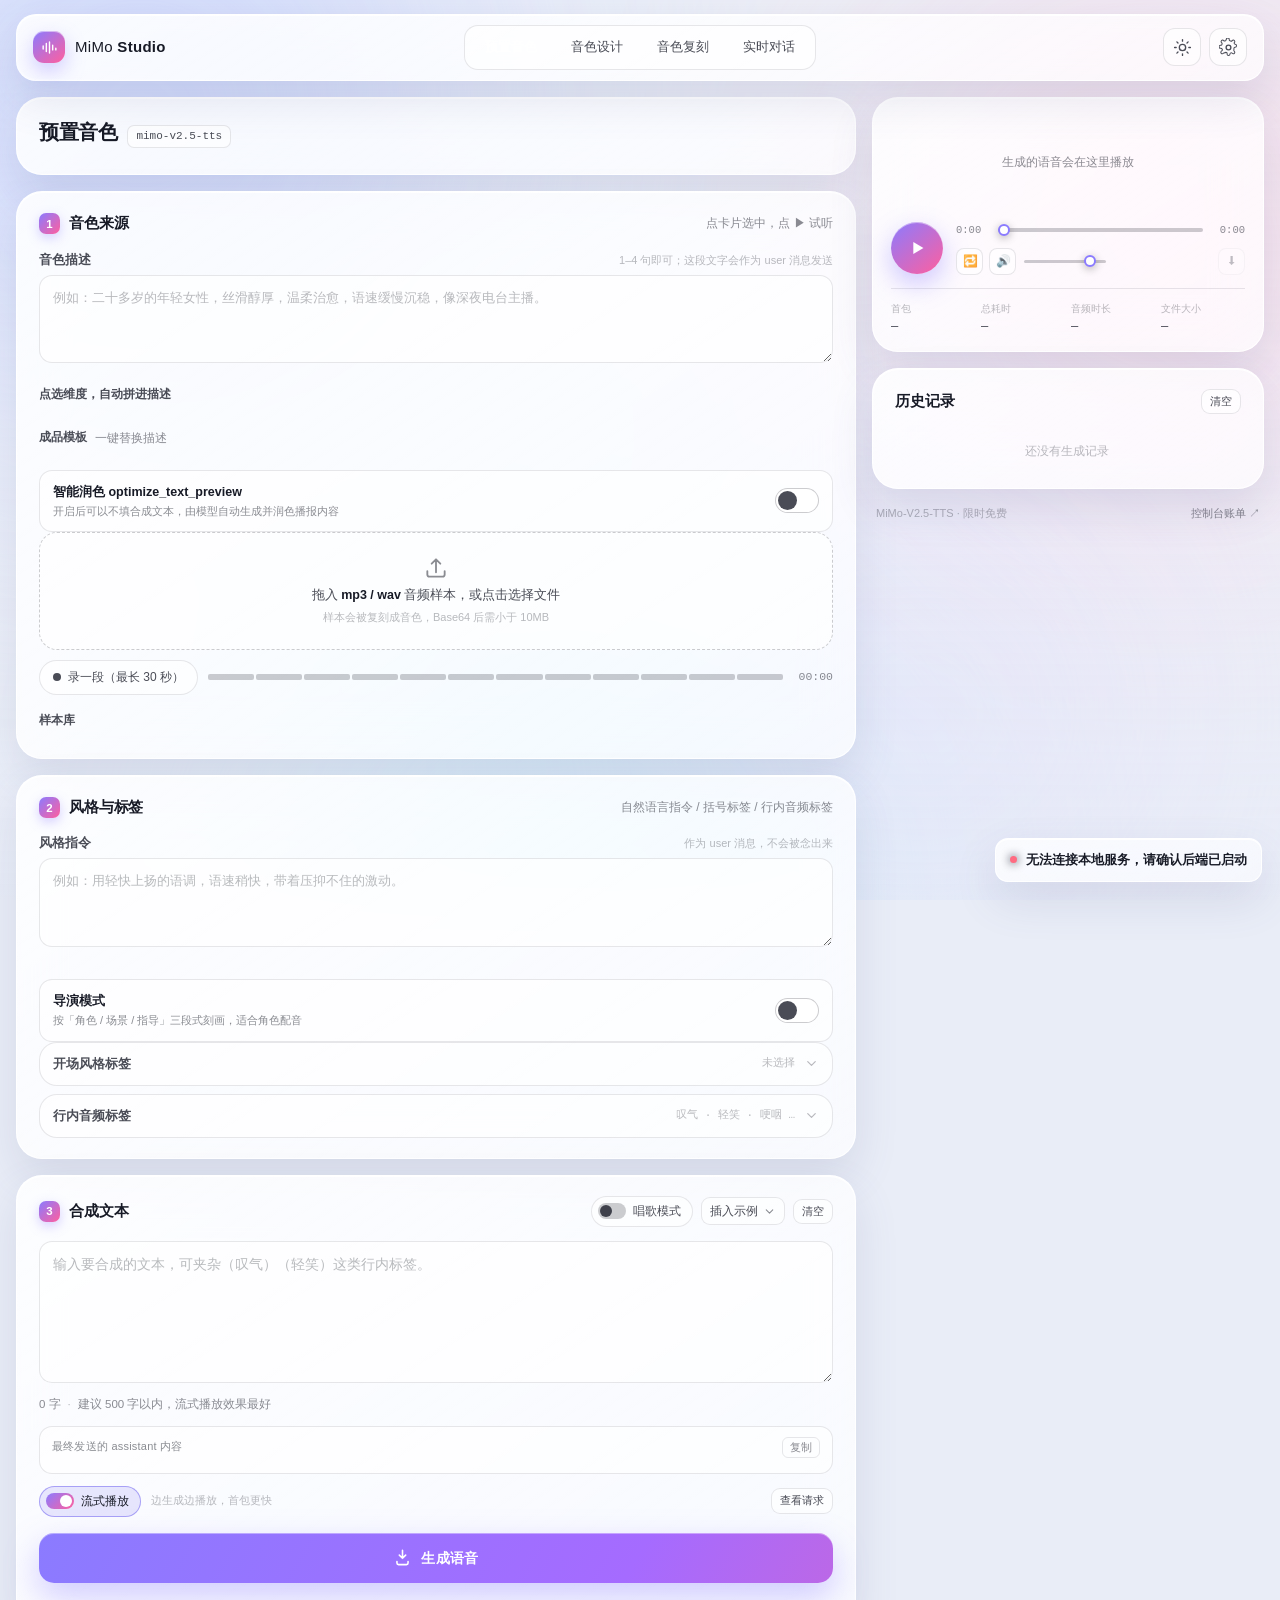
==== static/index.html @ 0bc16e02 "feat: 实时对话（ASR + 流式 LLM + 分句流式 TTS） - 新增第四个页签「实时对话」：麦克风 VAD 录音 → 识别 → 流式回答 → 边生成边播报 - ASR 双引擎：MiMo m" ====
<!DOCTYPE html>
<html lang="zh-CN" data-theme="dark">
<head>
<meta charset="utf-8" />
<meta name="viewport" content="width=device-width, initial-scale=1" />
<title>MiMo TTS Studio · 柔光玻璃语音工作台</title>
<link rel="icon" href="/static/favicon.svg" type="image/svg+xml" />
<link rel="stylesheet" href="/static/style.css" />
</head>
<body>
<!-- 背景柔光 -->
<div class="aurora" aria-hidden="true">
  <span class="blob blob-1"></span>
  <span class="blob blob-2"></span>
  <span class="blob blob-3"></span>
  <span class="blob blob-4"></span>
</div>
<div class="grain" aria-hidden="true"></div>

<header class="topbar glass">
  <div class="brand">
    <span class="brand-mark" aria-hidden="true">
      <svg viewBox="0 0 24 24" fill="none"><path d="M4 14v-4m4 7V7m4 12V5m4 10v-6m4 6v-2" stroke="currentColor" stroke-width="1.8" stroke-linecap="round"/></svg>
    </span>
    <span class="brand-text">MiMo <b>Studio</b></span>
  </div>

  <nav class="segmented" id="modelTabs" role="tablist" aria-label="模型切换">
    <span class="seg-thumb" aria-hidden="true"></span>
    <button class="seg is-active" data-model="mimo-v2.5-tts" role="tab">预置音色</button>
    <button class="seg" data-model="mimo-v2.5-tts-voicedesign" role="tab">音色设计</button>
    <button class="seg" data-model="mimo-v2.5-tts-voiceclone" role="tab">音色复刻</button>
    <button class="seg" data-model="talk" role="tab">实时对话</button>
  </nav>

  <div class="top-actions">
    <button class="icon-btn" id="themeToggle" title="切换主题" aria-label="切换主题">
      <svg class="ico-moon" viewBox="0 0 24 24" fill="none"><path d="M20 14.5A8.5 8.5 0 0 1 9.5 4a7 7 0 1 0 10.5 10.5Z" stroke="currentColor" stroke-width="1.7" stroke-linejoin="round"/></svg>
      <svg class="ico-sun" viewBox="0 0 24 24" fill="none"><circle cx="12" cy="12" r="4" stroke="currentColor" stroke-width="1.7"/><path d="M12 2v2m0 16v2M2 12h2m16 0h2M4.9 4.9l1.4 1.4m11.4 11.4 1.4 1.4M19.1 4.9l-1.4 1.4M6.3 17.7l-1.4 1.4" stroke="currentColor" stroke-width="1.7" stroke-linecap="round"/></svg>
    </button>
    <button class="icon-btn" id="settingsBtn" title="API Key 设置" aria-label="API Key 设置">
      <svg viewBox="0 0 24 24" fill="none"><circle cx="12" cy="12" r="3" stroke="currentColor" stroke-width="1.7"/><path d="M19.4 15a1.7 1.7 0 0 0 .3 1.9l.1.1a2 2 0 1 1-2.8 2.8l-.1-.1a1.7 1.7 0 0 0-2.9 1.2V21a2 2 0 1 1-4 0v-.1A1.7 1.7 0 0 0 7 19.4a1.7 1.7 0 0 0-1.9.3l-.1.1a2 2 0 1 1-2.8-2.8l.1-.1A1.7 1.7 0 0 0 3 14a1.7 1.7 0 0 0-1.6-1H1a2 2 0 1 1 0-4h.1A1.7 1.7 0 0 0 3 7.4a1.7 1.7 0 0 0-.3-1.9l-.1-.1a2 2 0 1 1 2.8-2.8l.1.1A1.7 1.7 0 0 0 7 3h.1A1.7 1.7 0 0 0 8.6 1H9a2 2 0 1 1 4 0v.1A1.7 1.7 0 0 0 15 3a1.7 1.7 0 0 0 1.9-.3l.1-.1a2 2 0 1 1 2.8 2.8l-.1.1A1.7 1.7 0 0 0 21 7.4V7.5a2 2 0 1 1 0 4h-.1a1.7 1.7 0 0 0-1.5 1.6Z" stroke="currentColor" stroke-width="1.4" stroke-linejoin="round" transform="translate(1 1) scale(0.92)"/></svg>
    </button>
  </div>
</header>

<div class="keybanner" id="keyBanner" hidden>
  <span class="dot"></span>
  <span>还没有配置 API Key，填写后即可开始合成</span>
  <button class="link-btn" id="bannerKeyBtn">去填写</button>
</div>

<main class="layout">
  <!-- ============================ 左列 ============================ -->
  <div class="col col-left">

    <!-- 模型说明 -->
    <section class="glass card intro-card model-card">
      <div class="intro-head">
        <h1 id="introTitle">预置音色</h1>
        <span class="pill-tag" id="introModel">mimo-v2.5-tts</span>
      </div>
      <p class="intro-desc" id="introDesc"></p>
      <div class="badges" id="introBadges"></div>
    </section>

    <!-- 音色来源 -->
    <section class="glass card model-card">
      <header class="card-head">
        <h2><span class="step">1</span>音色来源</h2>
        <span class="card-hint" id="voiceHint">点卡片选中，点 ▶ 试听</span>
      </header>

      <!-- 预置音色 -->
      <div class="cap" data-cap="preset_voice">
        <div class="voice-grid" id="voiceGrid"></div>
      </div>

      <!-- 音色设计 -->
      <div class="cap" data-cap="voice_design">
        <div class="field">
          <div class="field-head">
            <label for="designDesc">音色描述</label>
            <span class="field-tip">1–4 句即可；这段文字会作为 user 消息发送</span>
          </div>
          <textarea id="designDesc" rows="3" placeholder="例如：二十多岁的年轻女性，丝滑醇厚，温柔治愈，语速缓慢沉稳，像深夜电台主播。"></textarea>
        </div>

        <div class="sub-label">点选维度，自动拼进描述</div>
        <div id="designChips" class="chip-groups"></div>

        <div class="sub-label">成品模板 <span class="muted">一键替换描述</span></div>
        <div class="template-row" id="designTemplates"></div>

        <div class="switch-row">
          <div>
            <div class="switch-title">智能润色 optimize_text_preview</div>
            <div class="switch-sub">开启后可以不填合成文本，由模型自动生成并润色播报内容</div>
          </div>
          <button class="switch" id="optimizeToggle" role="switch" aria-checked="false"><span></span></button>
        </div>
      </div>

      <!-- 音色复刻 -->
      <div class="cap" data-cap="voice_clone">
        <div class="drop-zone" id="dropZone" tabindex="0">
          <svg viewBox="0 0 24 24" fill="none" class="dz-icon"><path d="M12 16V4m0 0L8 8m4-4 4 4" stroke="currentColor" stroke-width="1.7" stroke-linecap="round" stroke-linejoin="round"/><path d="M4 15v3a2 2 0 0 0 2 2h12a2 2 0 0 0 2-2v-3" stroke="currentColor" stroke-width="1.7" stroke-linecap="round"/></svg>
          <div class="dz-text">拖入 <b>mp3 / wav</b> 音频样本，或点击选择文件</div>
          <div class="dz-sub" id="dzSub">样本会被复刻成音色，Base64 后需小于 10MB</div>
          <input type="file" id="fileInput" accept=".mp3,.wav,audio/mpeg,audio/wav,audio/*" hidden />
        </div>

        <div class="record-row">
          <button class="rec-btn" id="recordBtn">
            <span class="rec-dot"></span><span id="recordLabel">录一段（最长 30 秒）</span>
          </button>
          <div class="rec-meter" id="recMeter" aria-hidden="true"><i></i><i></i><i></i><i></i><i></i><i></i><i></i><i></i><i></i><i></i><i></i><i></i></div>
          <span class="rec-time" id="recTime">00:00</span>
        </div>

        <div class="sub-label">样本库 <span class="muted" id="sampleCount"></span></div>
        <div class="sample-list" id="sampleList"></div>
      </div>
    </section>

    <!-- 风格与标签 -->
    <section class="glass card model-card" data-card-caps="style_instruction audio_tags">
      <header class="card-head">
        <h2><span class="step">2</span>风格与标签</h2>
        <span class="card-hint">自然语言指令 / 括号标签 / 行内音频标签</span>
      </header>

      <!-- 风格指令 -->
      <div class="cap" data-cap="style_instruction">
        <div class="field">
          <div class="field-head">
            <label for="instruction">风格指令</label>
            <span class="field-tip">作为 user 消息，不会被念出来</span>
          </div>
          <textarea id="instruction" rows="3" placeholder="例如：用轻快上扬的语调，语速稍快，带着压抑不住的激动。"></textarea>
        </div>
        <div class="chip-groups" id="stylePresets"></div>

        <div class="switch-row">
          <div>
            <div class="switch-title">导演模式</div>
            <div class="switch-sub">按「角色 / 场景 / 指导」三段式刻画，适合角色配音</div>
          </div>
          <button class="switch" id="directorToggle" role="switch" aria-checked="false"><span></span></button>
        </div>
        <div class="director" id="directorFields" hidden>
          <div class="field"><div class="field-head"><label for="directorRole">角色</label><span class="field-tip">身份、性格、气质、说话习惯</span></div><textarea id="directorRole" rows="2"></textarea></div>
          <div class="field"><div class="field-head"><label for="directorScene">场景</label><span class="field-tip">发生了什么、和谁说话、情绪在哪</span></div><textarea id="directorScene" rows="2"></textarea></div>
          <div class="field"><div class="field-head"><label for="directorGuide">指导</label><span class="field-tip">语速、气息、停顿、重音、共鸣</span></div><textarea id="directorGuide" rows="3"></textarea></div>
          <button class="ghost-btn" id="directorExample">填入文档示例</button>
        </div>
      </div>

      <!-- 音频标签：两段可折叠，避免页面过长 -->
      <div class="cap" data-cap="audio_tags">
        <div class="folds">
          <section class="fold">
            <div class="fold-head" id="openingFoldHead" role="button" tabindex="0" aria-expanded="false" aria-controls="openingBody">
              <span class="fold-title">开场风格标签</span>
              <span class="fold-value" id="openingFoldValue">未选择</span>
              <button class="fold-clear" id="openingClear" hidden>清除</button>
              <svg class="fold-caret" viewBox="0 0 24 24" fill="none"><path d="m6 9 6 6 6-6" stroke="currentColor" stroke-width="1.9" stroke-linecap="round" stroke-linejoin="round"/></svg>
            </div>
            <div class="fold-body" id="openingBody"><div class="fold-inner">
              <p class="fold-note">可多选，自动合并成一个括号标签；与唱歌模式互斥。</p>
              <div id="openingTagGroups" class="chip-groups"></div>
            </div></div>
          </section>

          <section class="fold">
            <div class="fold-head" id="inlineFoldHead" role="button" tabindex="0" aria-expanded="false" aria-controls="inlineBody">
              <span class="fold-title">行内音频标签</span>
              <span class="fold-value">叹气 · 轻笑 · 哽咽 …</span>
              <svg class="fold-caret" viewBox="0 0 24 24" fill="none"><path d="m6 9 6 6 6-6" stroke="currentColor" stroke-width="1.9" stroke-linecap="round" stroke-linejoin="round"/></svg>
            </div>
            <div class="fold-body" id="inlineBody"><div class="fold-inner">
              <p class="fold-note">点击插入到光标处，例如（叹气）（轻笑）（哽咽）。</p>
              <div id="inlineTagGroups" class="chip-groups"></div>
            </div></div>
          </section>
        </div>
      </div>
    </section>

    <!-- 文本与生成 -->
    <section class="glass card model-card">
      <header class="card-head">
        <h2><span class="step">3</span>合成文本</h2>
        <div class="head-tools">
          <button class="switch-inline" id="singingToggle" data-cap="singing" role="switch" aria-checked="false">
            <span class="switch-mini"><span></span></span>唱歌模式
          </button>
          <div class="menu-wrap" id="sampleWrap">
            <button class="mini-select" id="sampleBtn" aria-haspopup="listbox" aria-expanded="false" title="插入示例文本">
              插入示例
              <svg class="caret" viewBox="0 0 24 24" fill="none"><path d="m6 9 6 6 6-6" stroke="currentColor" stroke-width="1.9" stroke-linecap="round" stroke-linejoin="round"/></svg>
            </button>
            <div class="menu" id="sampleMenu" role="listbox" hidden></div>
          </div>
          <button class="ghost-btn tiny" id="clearText">清空</button>
        </div>
      </header>

      <textarea id="mainText" rows="5" placeholder="输入要合成的文本，可夹杂（叹气）（轻笑）这类行内标签。"></textarea>

      <div class="editor-foot">
        <span id="charCount">0 字</span>
        <span class="sep">·</span>
        <span class="muted" id="textHint">建议 500 字以内，流式播放效果最好</span>
      </div>

      <div class="final-block">
        <div class="final-head"><span>最终发送的 assistant 内容</span><button class="copy-btn" id="copyFinal">复制</button></div>
        <div class="final-preview" id="finalPreview"></div>
      </div>

      <div class="opt-row">
        <button class="switch-inline" id="streamToggle" data-cap="stream" role="switch" aria-checked="true">
          <span class="switch-mini"><span></span></span>流式播放
        </button>
        <span class="stream-note" id="streamNote">边生成边播放，首包更快</span>
        <button class="ghost-btn tiny" id="reqToggle">查看请求</button>
      </div>
      <pre class="req-preview" id="reqPreview" hidden></pre>

      <div class="action-row">
        <button class="cta" id="generateBtn">
          <svg viewBox="0 0 24 24" fill="none"><path d="M12 3v10m0 0 4-4m-4 4-4-4" stroke="currentColor" stroke-width="2" stroke-linecap="round" stroke-linejoin="round"/><path d="M5 17v2a2 2 0 0 0 2 2h10a2 2 0 0 0 2-2v-2" stroke="currentColor" stroke-width="2" stroke-linecap="round"/></svg>
          <span id="generateLabel">生成语音</span>
        </button>
        <button class="stop-btn" id="stopBtn" hidden>停止</button>
      </div>
      <div class="gen-status" id="genStatus"></div>
    </section>

    <!-- 实时对话 -->
    <section class="glass card talk-card" id="talkCard" hidden>
      <header class="card-head">
        <h2><span class="step step-live"></span>实时对话</h2>
        <div class="head-tools">
          <div class="menu-wrap">
            <button class="mini-select" id="talkVoiceBtn" aria-haspopup="listbox" aria-expanded="false">
              音色：<span id="talkVoiceLabel">冰糖</span>
              <svg class="caret" viewBox="0 0 24 24" fill="none"><path d="m6 9 6 6 6-6" stroke="currentColor" stroke-width="1.9" stroke-linecap="round" stroke-linejoin="round"/></svg>
            </button>
            <div class="menu" id="talkVoiceMenu" role="listbox" hidden></div>
          </div>
          <div class="menu-wrap">
            <button class="mini-select" id="talkEngineBtn" aria-haspopup="listbox" aria-expanded="false">
              识别：<span id="talkEngineLabel">自动</span>
              <svg class="caret" viewBox="0 0 24 24" fill="none"><path d="m6 9 6 6 6-6" stroke="currentColor" stroke-width="1.9" stroke-linecap="round" stroke-linejoin="round"/></svg>
            </button>
            <div class="menu" id="talkEngineMenu" role="listbox" hidden></div>
          </div>
        </div>
      </header>

      <div class="talk-stage" id="talkStage">
        <div class="talk-empty" id="talkEmpty">
          <svg viewBox="0 0 24 24" fill="none"><path d="M12 15a3 3 0 0 0 3-3V6a3 3 0 0 0-6 0v6a3 3 0 0 0 3 3Z" stroke="currentColor" stroke-width="1.6"/><path d="M5 11a7 7 0 0 0 14 0M12 18v3" stroke="currentColor" stroke-width="1.6" stroke-linecap="round"/></svg>
          <b>按麦克风说一句话</b>
          <span>先说一句 → 自动识别 → 模型边想边答 → 流式语音回你</span>
        </div>
      </div>

      <div class="talk-bar">
        <button class="mic-btn" id="micBtn" aria-label="按下说话">
          <span class="mic-ring" aria-hidden="true"></span>
          <svg viewBox="0 0 24 24" fill="none"><path d="M12 15a3 3 0 0 0 3-3V6a3 3 0 0 0-6 0v6a3 3 0 0 0 3 3Z" stroke="currentColor" stroke-width="1.7"/><path d="M5 11a7 7 0 0 0 14 0M12 18.5V21" stroke="currentColor" stroke-width="1.7" stroke-linecap="round"/></svg>
        </button>
        <div class="talk-status">
          <div class="talk-state" id="talkState">待机</div>
          <div class="talk-sub" id="talkSub">点一下开始说话，停顿自动结束（最长 15 秒）</div>
        </div>
        <button class="switch-inline" id="autoTalkBtn" role="switch" aria-checked="false">
          <span class="switch-mini"><span></span></span>连续对话
        </button>
        <button class="ghost-btn tiny" id="talkReset">清空</button>
      </div>
      <div class="talk-metrics" id="talkMetrics"></div>
    </section>
  </div>

  <!-- ============================ 右列 ============================ -->
  <aside class="col col-right">
    <section class="glass card player-card">
      <canvas id="waveCanvas" class="wave" height="96" aria-hidden="true"></canvas>
      <div class="player-empty" id="playerEmpty">生成的语音会在这里播放</div>

      <div class="player-main">
        <button class="play-btn" id="playBtn" aria-label="播放">
          <svg class="ico-play" viewBox="0 0 24 24"><path d="M8 5.5v13l11-6.5-11-6.5Z" fill="currentColor"/></svg>
          <svg class="ico-pause" viewBox="0 0 24 24"><path d="M8 5h3v14H8zM13 5h3v14h-3z" fill="currentColor"/></svg>
        </button>
        <div class="player-body">
          <div class="seek-row">
            <span class="time" id="curTime">0:00</span>
            <input type="range" id="seekBar" min="0" max="1000" value="0" step="1" aria-label="进度" />
            <span class="time" id="durTime">0:00</span>
          </div>
          <div class="player-tools">
            <button class="tool-btn" id="loopBtn" title="循环">🔁</button>
            <div class="vol-wrap">
              <button class="tool-btn" id="muteBtn" title="静音">🔊</button>
              <input type="range" id="volBar" min="0" max="100" value="85" aria-label="音量" />
            </div>
            <a class="tool-btn dl" id="downloadBtn" download title="下载 wav" aria-disabled="true">⬇</a>
            <audio id="audioEl" preload="auto"></audio>
          </div>
        </div>
      </div>

      <div class="meta-strip" id="metaStrip">
        <div class="meta-item"><span class="meta-k">首包</span><span class="meta-v" id="metaFirst">—</span></div>
        <div class="meta-item"><span class="meta-k">总耗时</span><span class="meta-v" id="metaTotal">—</span></div>
        <div class="meta-item"><span class="meta-k">音频时长</span><span class="meta-v" id="metaDur">—</span></div>
        <div class="meta-item"><span class="meta-k">文件大小</span><span class="meta-v" id="metaSize">—</span></div>
      </div>
    </section>

    <section class="glass card history-card">
      <header class="card-head">
        <h2>历史记录</h2>
        <button class="ghost-btn tiny" id="clearHistory">清空</button>
      </header>
      <div class="history-list" id="historyList">
        <div class="empty-tip">还没有生成记录</div>
      </div>
    </section>

    <footer class="foot-note">
      <span>MiMo-V2.5-TTS · 限时免费</span>
      <a href="https://platform.xiaomimimo.com/#/console/usage" target="_blank" rel="noreferrer">控制台账单 ↗</a>
    </footer>
  </aside>
</main>

<!-- 设置抽屉 -->
<div class="drawer-mask" id="drawerMask" hidden></div>
<aside class="drawer glass" id="drawer" hidden aria-label="API Key 设置">
  <header class="drawer-head">
    <h3>API Key</h3>
    <button class="icon-btn small" id="drawerClose" aria-label="关闭">✕</button>
  </header>
  <p class="drawer-tip">Key 只保存在本机浏览器与内存中，不会上传到任何第三方。也可以写在项目根目录的 <code>.env</code> 里（<code>MIMO_API_KEY=...</code>）。</p>
  <div class="field">
    <div class="field-head"><label for="keyInput">MiMo API Key</label><span class="field-tip" id="keySource">未配置</span></div>
    <input type="password" id="keyInput" placeholder="sk-..." autocomplete="off" spellcheck="false" />
  </div>
  <label class="check-row"><input type="checkbox" id="persistKey" /> 同时写入本机 .env（重启后仍生效）</label>
  <div class="drawer-actions">
    <button class="cta small" id="saveKey">保存并测试</button>
    <button class="ghost-btn tiny" id="clearKey">清除</button>
  </div>
  <div class="drawer-result" id="keyResult"></div>
  <div class="drawer-foot">
    <div>接口地址 <code id="baseUrl">—</code></div>
    <div>ffmpeg <span id="ffmpegState">检测中…</span></div>
  </div>
</aside>

<div class="toasts" id="toasts" aria-live="polite"></div>

<script src="/static/ui-state.js"></script>
<script src="/static/audio.js"></script>
<script src="/static/talk.js"></script>
<script src="/static/app.js"></script>
</body>
</html>
---- static/style.css ----
/* =========================================================================
   MiMo TTS Studio — 柔光玻璃 / 毛玻璃 双主题
   设计要点：
   1. 背景是「柔光」：4 团高模糊彩色光斑缓慢漂移，再压一层噪点去塑料感
   2. 前景是「玻璃」：半透明渐变底 + backdrop-filter 模糊 + 内高光描边
   3. 主题全部走 CSS 变量，html[data-theme] 一键切换，过渡 300ms
   ========================================================================= */

/* ------------------------------------------------------------------ tokens */
:root {
  --font: -apple-system, BlinkMacSystemFont, "Segoe UI", "PingFang SC", "Hiragino Sans GB",
          "Microsoft YaHei", "Noto Sans SC", sans-serif;
  --mono: "SF Mono", "JetBrains Mono", Consolas, "Cascadia Mono", monospace;

  --r-lg: 26px;
  --r-md: 18px;
  --r-sm: 13px;

  --accent-1: #8b7bff;
  --accent-2: #ff5f9e;
  --accent-3: #2ad4ff;

  --ease: cubic-bezier(.22, .68, .36, 1);
}

html[data-theme="dark"] {
  --bg: #07070c;
  --bg-2: #0b0b14;
  --text: #f3f4f9;
  --text-dim: rgba(243, 244, 249, .72);
  --muted: rgba(243, 244, 249, .45);
  --faint: rgba(243, 244, 249, .28);

  --glass-bg: linear-gradient(148deg, rgba(255, 255, 255, .11), rgba(255, 255, 255, .028));
  --glass-tint: rgba(9, 9, 16, .46);
  --glass-2-bg: linear-gradient(148deg, rgba(255, 255, 255, .07), rgba(255, 255, 255, .022));
  --glass-border: rgba(255, 255, 255, .13);
  --glass-shadow: 0 24px 70px rgba(0, 0, 0, .55), inset 0 1px 0 rgba(255, 255, 255, .22);
  --glass-blur: blur(30px) saturate(175%);

  --chip-bg: rgba(255, 255, 255, .055);
  --chip-hover: rgba(255, 255, 255, .1);
  --field-bg: rgba(255, 255, 255, .045);
  --field-bg-focus: rgba(255, 255, 255, .07);
  --stroke: rgba(255, 255, 255, .11);
  --stroke-strong: rgba(255, 255, 255, .24);

  --accent-line: rgba(139, 123, 255, .55);
  --accent-soft: rgba(139, 123, 255, .18);
  --on-accent: #0a0a12;
  --mark-bg: rgba(255, 212, 121, .16);
  --mark-fg: #ffd479;

  --blob-1: #6d5efc;
  --blob-2: #ff4d94;
  --blob-3: #2ad4ff;
  --blob-4: #7a3cff;
  --blob-opacity: .30;
  --aurora-veil: linear-gradient(180deg, rgba(7, 7, 12, .34) 0%, rgba(7, 7, 12, .58) 42%, rgba(7, 7, 12, .76) 100%);
  --grain-opacity: .05;
  --shadow-soft: 0 18px 44px rgba(0, 0, 0, .38);
  --menu-bg: rgba(23, 23, 35, .97);
  --scroll-thumb: rgba(255, 255, 255, .16);
}

html[data-theme="light"] {
  --bg: #e9edf7;
  --bg-2: #f6f8fd;
  --text: #171a26;
  --text-dim: rgba(23, 26, 38, .78);
  --muted: rgba(23, 26, 38, .5);
  --faint: rgba(23, 26, 38, .3);

  --glass-bg: linear-gradient(148deg, rgba(255, 255, 255, .82), rgba(255, 255, 255, .58));
  --glass-tint: rgba(255, 255, 255, .34);
  --glass-2-bg: linear-gradient(148deg, rgba(255, 255, 255, .68), rgba(255, 255, 255, .44));
  --glass-border: rgba(255, 255, 255, .95);
  --glass-shadow: 0 18px 44px rgba(84, 92, 145, .14), inset 0 1px 0 rgba(255, 255, 255, .95);
  --glass-blur: blur(24px) saturate(165%);

  --chip-bg: rgba(255, 255, 255, .62);
  --chip-hover: rgba(255, 255, 255, .92);
  --field-bg: rgba(255, 255, 255, .66);
  --field-bg-focus: rgba(255, 255, 255, .95);
  --stroke: rgba(23, 26, 38, .1);
  --stroke-strong: rgba(23, 26, 38, .22);

  --accent-line: rgba(107, 92, 240, .5);
  --accent-soft: rgba(107, 92, 240, .14);
  --on-accent: #ffffff;
  --mark-bg: rgba(255, 168, 0, .2);
  --mark-fg: #a15c00;

  --blob-1: #b7c6ff;
  --blob-2: #ffc4d8;
  --blob-3: #a9e8ff;
  --blob-4: #d9ccff;
  --blob-opacity: .9;
  --aurora-veil: linear-gradient(180deg, rgba(255, 255, 255, .14) 0%, rgba(246, 248, 253, .34) 50%, rgba(233, 237, 247, .5) 100%);
  --grain-opacity: .035;
  --shadow-soft: 0 14px 34px rgba(84, 92, 145, .12);
  --menu-bg: rgba(255, 255, 255, .97);
  --scroll-thumb: rgba(23, 26, 38, .18);
}

/* ------------------------------------------------------------------ reset */
*, *::before, *::after { box-sizing: border-box; }
[hidden] { display: none !important; }

html, body { height: 100%; }

body {
  margin: 0;
  min-height: 100vh;
  font-family: var(--font);
  font-size: 14px;
  line-height: 1.6;
  color: var(--text);
  background: var(--bg);
  -webkit-font-smoothing: antialiased;
  text-rendering: optimizeLegibility;
  overflow-x: hidden;
  transition: background .35s var(--ease), color .35s var(--ease);
}

h1, h2, h3 { margin: 0; font-weight: 600; letter-spacing: -.01em; }
p { margin: 0; }
button, input, textarea, select { font: inherit; color: inherit; }
button { cursor: pointer; border: 0; background: none; }
a { color: inherit; }
code { font-family: var(--mono); font-size: .85em; }

::selection { background: var(--accent-soft); }

::-webkit-scrollbar { width: 9px; height: 9px; }
::-webkit-scrollbar-track { background: transparent; }
::-webkit-scrollbar-thumb { background: var(--scroll-thumb); border-radius: 99px; border: 2px solid transparent; background-clip: padding-box; }
::-webkit-scrollbar-thumb:hover { background: var(--stroke-strong); background-clip: padding-box; }

/* ------------------------------------------------------------------ 柔光背景 */
.aurora {
  position: fixed;
  inset: 0;
  z-index: -2;
  overflow: hidden;
  background: var(--bg);
  transition: background .35s var(--ease);
}

/* 暗幕：把柔光压回"背景"，让玻璃面板重新获得层次 */
.aurora::after {
  content: "";
  position: absolute;
  inset: 0;
  background: var(--aurora-veil);
  pointer-events: none;
  transition: background .5s var(--ease);
}

.blob {
  position: absolute;
  display: block;
  border-radius: 50%;
  filter: blur(150px);
  opacity: var(--blob-opacity);
  will-change: transform;
  transition: background .5s var(--ease), opacity .5s var(--ease);
}

.blob-1 { width: 42vw; height: 42vw; left: -10vw; top: -12vw; background: var(--blob-1); animation: drift1 64s ease-in-out infinite; }
.blob-2 { width: 34vw; height: 34vw; right: -8vw; top: 4vh;  background: var(--blob-2); animation: drift2 78s ease-in-out infinite; }
.blob-3 { width: 38vw; height: 38vw; left: 26vw; bottom: -20vw; background: var(--blob-3); animation: drift3 88s ease-in-out infinite; }
.blob-4 { width: 24vw; height: 24vw; right: 16vw; bottom: 4vh; background: var(--blob-4); animation: drift4 72s ease-in-out infinite; }

@keyframes drift1 {
  0%, 100% { transform: translate3d(0, 0, 0) scale(1); }
  50% { transform: translate3d(6vw, 4vh, 0) scale(1.08); }
}
@keyframes drift2 {
  0%, 100% { transform: translate3d(0, 0, 0) scale(1.04); }
  50% { transform: translate3d(-5vw, 6vh, 0) scale(.94); }
}
@keyframes drift3 {
  0%, 100% { transform: translate3d(0, 0, 0) scale(1); }
  50% { transform: translate3d(-7vw, -5vh, 0) scale(1.1); }
}
@keyframes drift4 {
  0%, 100% { transform: translate3d(0, 0, 0) scale(.96); }
  50% { transform: translate3d(4vw, -6vh, 0) scale(1.06); }
}

/* 噪点：一层极淡的 feTurbulence，压住渐变塑料感 */
.grain {
  position: fixed;
  inset: 0;
  z-index: -1;
  pointer-events: none;
  opacity: var(--grain-opacity);
  mix-blend-mode: overlay;
  background-image: url("data:image/svg+xml,%3Csvg xmlns='http://www.w3.org/2000/svg' width='180' height='180'%3E%3Cfilter id='n'%3E%3CfeTurbulence type='fractalNoise' baseFrequency='0.8' numOctaves='3' stitchTiles='stitch'/%3E%3C/filter%3E%3Crect width='100%25' height='100%25' filter='url(%23n)'/%3E%3C/svg%3E");
}

@media (prefers-reduced-motion: reduce) {
  .blob { animation: none !important; }
}

/* ------------------------------------------------------------------ 玻璃 */
.glass {
  position: relative;
  background: var(--glass-bg);
  background-color: var(--glass-tint);
  border: 1px solid var(--glass-border);
  -webkit-backdrop-filter: var(--glass-blur);
  backdrop-filter: var(--glass-blur);
  box-shadow: var(--glass-shadow);
  transition: background .35s var(--ease), border-color .35s var(--ease),
              box-shadow .35s var(--ease), transform .2s var(--ease);
}

/* 顶部一条更亮的描边，玻璃的「边缘反光」 */
.glass::before {
  content: "";
  position: absolute;
  inset: 0;
  border-radius: inherit;
  padding: 1px;
  background: linear-gradient(150deg, rgba(255, 255, 255, .38), transparent 38%, transparent 66%, rgba(255, 255, 255, .1));
  -webkit-mask: linear-gradient(#000 0 0) content-box, linear-gradient(#000 0 0);
  -webkit-mask-composite: xor;
  mask-composite: exclude;
  pointer-events: none;
  opacity: .85;
}

/* ------------------------------------------------------------------ 顶栏 */
.topbar {
  position: sticky;
  top: 14px;
  z-index: 40;
  display: grid;
  grid-template-columns: 1fr auto 1fr;
  align-items: center;
  gap: 16px;
  margin: 14px auto 0;
  padding: 10px 16px;
  width: min(1460px, calc(100% - 32px));
  border-radius: 20px;
}

.brand { display: flex; align-items: center; gap: 10px; font-size: 15px; letter-spacing: .02em; }
.brand-text b { font-weight: 700; }
.brand-mark {
  display: grid;
  place-items: center;
  width: 32px; height: 32px;
  border-radius: 11px;
  color: #fff;
  background: linear-gradient(140deg, var(--accent-1), var(--accent-2));
  box-shadow: 0 8px 20px rgba(139, 123, 255, .38), inset 0 1px 0 rgba(255, 255, 255, .5);
}
.brand-mark svg { width: 19px; height: 19px; }

.segmented {
  position: relative;
  display: flex;
  gap: 2px;
  padding: 4px;
  border-radius: 14px;
  background: var(--field-bg);
  border: 1px solid var(--stroke);
}

.seg {
  position: relative;
  z-index: 1;
  padding: 7px 16px;
  border-radius: 10px;
  font-size: 13px;
  color: var(--text-dim);
  white-space: nowrap;
  transition: color .25s var(--ease);
}
.seg:hover { color: var(--text); }
.seg.is-active { color: var(--on-accent); font-weight: 600; }

.seg-thumb {
  position: absolute;
  top: 4px;
  left: 4px;
  height: calc(100% - 8px);
  border-radius: 10px;
  background: linear-gradient(135deg, var(--accent-1), var(--accent-2));
  box-shadow: 0 6px 18px rgba(139, 123, 255, .4), inset 0 1px 0 rgba(255, 255, 255, .45);
  transition: transform .32s var(--ease), width .32s var(--ease);
  pointer-events: none;
}

.top-actions { display: flex; justify-content: flex-end; gap: 8px; }

.icon-btn {
  display: grid;
  place-items: center;
  width: 38px; height: 38px;
  border-radius: 12px;
  color: var(--text-dim);
  background: var(--chip-bg);
  border: 1px solid var(--stroke);
  transition: all .2s var(--ease);
}
.icon-btn:hover { color: var(--text); background: var(--chip-hover); border-color: var(--stroke-strong); transform: translateY(-1px); }
.icon-btn.small { width: 30px; height: 30px; border-radius: 9px; font-size: 13px; }
.icon-btn svg { width: 19px; height: 19px; }
.icon-btn.is-alert { color: #ffd479; border-color: rgba(255, 212, 121, .5); box-shadow: 0 0 0 3px rgba(255, 212, 121, .12); }

html[data-theme="dark"] .ico-sun { display: none; }
html[data-theme="light"] .ico-moon { display: none; }

/* key 横幅 */
.keybanner {
  display: flex;
  align-items: center;
  gap: 10px;
  width: min(1460px, calc(100% - 32px));
  margin: 12px auto 0;
  padding: 10px 16px;
  border-radius: 14px;
  font-size: 13px;
  color: #ffe6b0;
  background: linear-gradient(100deg, rgba(255, 176, 32, .16), rgba(255, 176, 32, .05));
  border: 1px solid rgba(255, 196, 90, .32);
}
html[data-theme="light"] .keybanner { color: #7a4b00; }
.keybanner .dot { width: 7px; height: 7px; border-radius: 50%; background: #ffc45a; box-shadow: 0 0 10px #ffc45a; }
.link-btn { color: inherit; text-decoration: underline; text-underline-offset: 3px; font-weight: 600; }

/* ------------------------------------------------------------------ 布局 */
.layout {
  width: min(1460px, calc(100% - 32px));
  margin: 16px auto 40px;
  display: grid;
  grid-template-columns: minmax(0, 1fr) 392px;
  gap: 16px;
  align-items: start;
}

.col { display: flex; flex-direction: column; gap: 16px; min-width: 0; }

.card { border-radius: var(--r-lg); padding: 20px 22px; }

.card-head {
  display: flex;
  align-items: center;
  justify-content: space-between;
  gap: 12px;
  margin-bottom: 14px;
}
.card-head h2 {
  display: flex;
  align-items: center;
  gap: 9px;
  font-size: 14.5px;
}
.step {
  display: grid;
  place-items: center;
  width: 21px; height: 21px;
  border-radius: 7px;
  font-size: 11.5px;
  font-weight: 700;
  color: var(--on-accent);
  background: linear-gradient(135deg, var(--accent-1), var(--accent-2));
  box-shadow: 0 4px 12px rgba(139, 123, 255, .35);
}
.card-hint { font-size: 12px; color: var(--muted); }
.head-tools { display: flex; align-items: center; gap: 8px; flex-wrap: wrap; }

/* 说明卡 */
.intro-card { padding: 18px 22px 16px; }
.intro-head { display: flex; align-items: baseline; gap: 10px; flex-wrap: wrap; }
.intro-head h1 { font-size: 20px; letter-spacing: -.02em; }
.pill-tag {
  font-family: var(--mono);
  font-size: 11px;
  padding: 2px 8px;
  border-radius: 7px;
  color: var(--text-dim);
  background: var(--chip-bg);
  border: 1px solid var(--stroke);
}
.intro-desc { margin-top: 6px; font-size: 13px; color: var(--text-dim); }
.badges { display: flex; flex-wrap: wrap; gap: 6px; margin-top: 10px; }
.badge {
  font-size: 11.5px;
  padding: 3px 9px;
  border-radius: 999px;
  color: var(--text-dim);
  background: var(--accent-soft);
  border: 1px solid var(--accent-line);
}
.badge.dim { background: var(--chip-bg); border-color: var(--stroke); color: var(--muted); }

/* ------------------------------------------------------------------ 音色卡 */
.voice-grid {
  display: grid;
  grid-template-columns: repeat(auto-fill, minmax(148px, 1fr));
  gap: 10px;
}

.voice-card {
  position: relative;
  display: flex;
  flex-direction: column;
  gap: 3px;
  padding: 11px 12px 10px;
  text-align: left;
  border-radius: 14px;
  background: var(--chip-bg);
  border: 1px solid var(--stroke);
  transition: all .2s var(--ease);
  overflow: hidden;
}
.voice-card:hover {
  transform: translateY(-2px);
  border-color: var(--accent-line);
  background: var(--chip-hover);
  box-shadow: var(--shadow-soft);
}
.voice-card.is-active {
  background: linear-gradient(140deg, rgba(139, 123, 255, .22), rgba(255, 95, 158, .12));
  border-color: rgba(139, 123, 255, .55);
  box-shadow: 0 10px 26px rgba(139, 123, 255, .2), inset 0 1px 0 rgba(255, 255, 255, .26);
}
.voice-top { display: flex; align-items: center; justify-content: space-between; gap: 6px; }
.voice-name { font-size: 13.5px; font-weight: 600; }
.voice-meta { font-size: 11px; color: var(--muted); }
.voice-note { font-size: 11px; color: var(--faint); white-space: nowrap; overflow: hidden; text-overflow: ellipsis; }
.voice-tags { display: flex; gap: 4px; margin-top: 2px; }
.mini-tag {
  font-size: 10px;
  padding: 1px 6px;
  border-radius: 6px;
  color: var(--text-dim);
  background: var(--chip-bg);
  border: 1px solid var(--stroke);
  line-height: 1.6;
}
.voice-play {
  width: 24px; height: 24px;
  display: grid; place-items: center;
  border-radius: 8px;
  color: var(--text-dim);
  background: var(--chip-bg);
  border: 1px solid var(--stroke);
  font-size: 10px;
  flex: none;
  transition: all .18s var(--ease);
}
.voice-play:hover { color: var(--on-accent); background: linear-gradient(135deg, var(--accent-1), var(--accent-2)); border-color: transparent; }
.voice-play.is-busy { animation: pulse .9s ease-in-out infinite; }

@keyframes pulse { 0%, 100% { opacity: .45; } 50% { opacity: 1; } }

/* ------------------------------------------------------------------ 表单 */
.field { margin-bottom: 12px; }
.field:last-child { margin-bottom: 0; }
.field-head { display: flex; align-items: baseline; justify-content: space-between; gap: 8px; margin-bottom: 5px; }
.field-head label { font-size: 12.5px; font-weight: 600; color: var(--text-dim); }
.field-tip { font-size: 11px; color: var(--faint); }

textarea, input[type="password"], input[type="text"] {
  width: 100%;
  padding: 11px 13px;
  border-radius: var(--r-sm);
  background: var(--field-bg);
  border: 1px solid var(--stroke);
  color: var(--text);
  font-size: 13px;
  line-height: 1.65;
  resize: vertical;
  outline: none;
  transition: border-color .2s var(--ease), background .2s var(--ease), box-shadow .2s var(--ease);
}
textarea::placeholder, input::placeholder { color: var(--faint); }
textarea:focus, input:focus {
  background: var(--field-bg-focus);
  border-color: var(--accent-line);
  box-shadow: 0 0 0 3px var(--accent-soft);
}
textarea { min-height: 62px; }

.sub-label {
  display: flex;
  align-items: center;
  gap: 8px;
  margin: 16px 0 8px;
  font-size: 12px;
  font-weight: 600;
  color: var(--text-dim);
}
.muted { font-weight: 400; color: var(--muted); font-size: 11.5px; }

/* ------------------------------------------------------------------ chips */
.chip-groups { display: flex; flex-direction: column; gap: 9px; }

.chip-group { display: flex; flex-wrap: wrap; align-items: center; gap: 6px; }
.chip-group-label {
  font-size: 11px;
  color: var(--faint);
  width: 62px;
  flex: none;
  letter-spacing: .02em;
}

.chip {
  padding: 4px 10px;
  border-radius: 999px;
  font-size: 12px;
  color: var(--text-dim);
  background: var(--chip-bg);
  border: 1px solid var(--stroke);
  transition: all .16s var(--ease);
  line-height: 1.7;
}
.chip:hover { color: var(--text); background: var(--chip-hover); border-color: var(--accent-line); transform: translateY(-1px); }
.chip.is-on {
  color: var(--on-accent);
  background: linear-gradient(135deg, var(--accent-1), var(--accent-2));
  border-color: transparent;
  box-shadow: 0 5px 16px rgba(139, 123, 255, .38), inset 0 1px 0 rgba(255, 255, 255, .4);
  font-weight: 600;
}
.chip.is-on:hover { transform: translateY(-1px); }
.chip-insert::after { content: "＋"; margin-left: 3px; opacity: .45; font-size: 10px; }

/* 模板卡 */
.template-row { display: grid; grid-template-columns: repeat(auto-fill, minmax(148px, 1fr)); gap: 8px; }
.template-card {
  padding: 9px 11px;
  border-radius: 12px;
  text-align: left;
  font-size: 12px;
  color: var(--text-dim);
  background: var(--chip-bg);
  border: 1px solid var(--stroke);
  transition: all .18s var(--ease);
}
.template-card:hover { color: var(--text); border-color: var(--accent-line); background: var(--chip-hover); transform: translateY(-1px); }
.template-card b { display: block; font-size: 12.5px; margin-bottom: 2px; color: var(--text); }
.template-card span { font-size: 10.5px; color: var(--faint); display: block; overflow: hidden; text-overflow: ellipsis; white-space: nowrap; }

/* 开场标签汇总 */
.tag-summary {
  display: flex;
  align-items: center;
  gap: 8px;
  margin-top: 10px;
  padding: 8px 12px;
  border-radius: 11px;
  font-family: var(--mono);
  font-size: 12px;
  color: var(--text-dim);
  background: var(--field-bg);
  border: 1px dashed var(--stroke);
  min-height: 38px;
}
.tag-summary.is-empty { color: var(--faint); }
.tag-summary mark {
  color: var(--mark-fg);
  background: var(--mark-bg);
  border-radius: 5px;
  padding: 1px 5px;
  font-weight: 600;
}
.tag-summary .sum-clear {
  margin-left: auto;
  font-size: 11px;
  color: var(--muted);
  text-decoration: underline;
  text-underline-offset: 2px;
}

/* ------------------------------------------------------------------ switch */
.switch-row {
  display: flex;
  align-items: center;
  justify-content: space-between;
  gap: 14px;
  margin-top: 14px;
  padding: 11px 13px;
  border-radius: var(--r-sm);
  background: var(--field-bg);
  border: 1px solid var(--stroke);
}
.switch-title { font-size: 12.5px; font-weight: 600; }
.switch-sub { font-size: 11px; color: var(--muted); margin-top: 1px; }

.switch {
  flex: none;
  width: 44px; height: 25px;
  border-radius: 999px;
  background: var(--chip-bg);
  border: 1px solid var(--stroke-strong);
  padding: 2px;
  transition: all .22s var(--ease);
}
.switch > span {
  display: block;
  width: 19px; height: 19px;
  border-radius: 50%;
  background: var(--text-dim);
  transition: transform .22s var(--ease), background .22s var(--ease);
}
.switch[aria-checked="true"] {
  background: linear-gradient(135deg, var(--accent-1), var(--accent-2));
  border-color: transparent;
  box-shadow: 0 4px 14px rgba(139, 123, 255, .4);
}
.switch[aria-checked="true"] > span { transform: translateX(19px); background: #fff; }
.switch:disabled { opacity: .4; cursor: not-allowed; }

.switch-inline {
  display: inline-flex;
  align-items: center;
  gap: 7px;
  padding: 5px 11px 5px 6px;
  border-radius: 999px;
  font-size: 12px;
  color: var(--text-dim);
  background: var(--chip-bg);
  border: 1px solid var(--stroke);
  transition: all .18s var(--ease);
}
.switch-inline:hover { border-color: var(--accent-line); color: var(--text); }
.switch-mini {
  width: 28px; height: 16px;
  border-radius: 999px;
  background: var(--stroke-strong);
  padding: 2px;
  transition: background .2s var(--ease);
  flex: none;
}
.switch-mini > span {
  display: block;
  width: 12px; height: 12px;
  border-radius: 50%;
  background: var(--text-dim);
  transition: transform .2s var(--ease), background .2s var(--ease);
}
.switch-inline[aria-checked="true"] .switch-mini { background: linear-gradient(135deg, var(--accent-1), var(--accent-2)); }
.switch-inline[aria-checked="true"] .switch-mini > span { transform: translateX(12px); background: #fff; }
.switch-inline[aria-checked="true"] { color: var(--text); border-color: var(--accent-line); background: var(--accent-soft); }
.switch-inline:disabled { opacity: .45; cursor: not-allowed; }

/* 导演模式 */
.director { margin-top: 12px; padding: 13px; border-radius: var(--r-md); background: var(--field-bg); border: 1px solid var(--stroke); }
.director .field { margin-bottom: 10px; }
.director textarea { background: rgba(127, 127, 127, .07); }

/* ------------------------------------------------------------------ 折叠面板 */
.folds { display: flex; flex-direction: column; gap: 8px; }

.fold {
  border-radius: var(--r-md);
  background: var(--field-bg);
  border: 1px solid var(--stroke);
  overflow: hidden;
  transition: border-color .22s var(--ease), background .22s var(--ease);
}
.fold.is-open { border-color: var(--accent-line); background: var(--chip-bg); }

.fold-head {
  display: flex;
  align-items: center;
  gap: 9px;
  width: 100%;
  padding: 11px 13px;
  text-align: left;
  font-size: 12.5px;
  color: var(--text-dim);
  cursor: pointer;
  user-select: none;
  transition: color .18s var(--ease);
}
.fold-head:hover { color: var(--text); }
.fold-head:focus-visible { outline: 2px solid var(--accent-line); outline-offset: -2px; border-radius: var(--r-md); }

.fold-title { font-weight: 600; flex: none; }
.fold-value {
  margin-left: auto;
  font-family: var(--mono);
  font-size: 11px;
  color: var(--faint);
  white-space: nowrap;
  overflow: hidden;
  text-overflow: ellipsis;
  max-width: 58%;
}
.fold-value.is-on { color: var(--accent-1); font-weight: 600; }
html[data-theme="light"] .fold-value.is-on { color: var(--accent-2); }

.fold-clear {
  flex: none;
  padding: 1px 7px;
  border-radius: 6px;
  font-size: 10.5px;
  color: var(--muted);
  border: 1px solid var(--stroke);
  transition: all .16s var(--ease);
}
.fold-clear:hover { color: var(--text); border-color: var(--accent-line); background: var(--chip-bg); }

.fold-caret {
  width: 15px; height: 15px;
  flex: none;
  color: var(--faint);
  transition: transform .28s var(--ease);
}
.fold.is-open .fold-caret { transform: rotate(180deg); }

.fold-body {
  display: grid;
  grid-template-rows: 0fr;
  transition: grid-template-rows .3s var(--ease);
}
.fold.is-open .fold-body { grid-template-rows: 1fr; }
.fold-inner { overflow: hidden; min-height: 0; }
.fold-note { padding: 0 13px 8px; font-size: 11px; color: var(--faint); }
.fold-inner .chip-groups { padding: 0 13px 13px; }

/* ------------------------------------------------------------------ 下拉菜单 */
.menu-wrap { position: relative; }

.mini-select {
  display: inline-flex;
  align-items: center;
  gap: 5px;
  padding: 4px 9px;
  border-radius: 9px;
  font-size: 11.5px;
  color: var(--text-dim);
  background: var(--chip-bg);
  border: 1px solid var(--stroke);
  transition: all .16s var(--ease);
  white-space: nowrap;
}
.mini-select:hover, .mini-select[aria-expanded="true"] {
  color: var(--text);
  border-color: var(--accent-line);
  background: var(--chip-hover);
}
.mini-select .caret { width: 13px; height: 13px; opacity: .65; transition: transform .22s var(--ease); }
.mini-select[aria-expanded="true"] .caret { transform: rotate(180deg); }

.menu {
  position: absolute;
  top: calc(100% + 6px);
  right: 0;
  z-index: 50;
  width: 284px;
  max-width: min(82vw, 340px);
  max-height: 268px;
  overflow-y: auto;
  padding: 6px;
  border-radius: 14px;
  background: var(--menu-bg);
  border: 1px solid var(--glass-border);
  box-shadow: 0 20px 44px rgba(0, 0, 0, .45), inset 0 1px 0 rgba(255, 255, 255, .14);
  -webkit-backdrop-filter: blur(22px) saturate(165%);
  backdrop-filter: blur(22px) saturate(165%);
  animation: menuIn .16s var(--ease);
}
html[data-theme="light"] .menu { box-shadow: 0 18px 36px rgba(84, 92, 145, .2); }
@keyframes menuIn { from { opacity: 0; transform: translateY(-4px) scale(.98); } to { opacity: 1; transform: none; } }

.menu-item {
  display: block;
  width: 100%;
  padding: 7px 10px;
  border-radius: 9px;
  text-align: left;
  transition: background .14s var(--ease);
}
.menu-item:hover, .menu-item:focus-visible { background: var(--accent-soft); outline: none; }
.menu-item b { display: block; font-size: 12.5px; font-weight: 600; color: var(--text); }
.menu-item span {
  display: block;
  margin-top: 1px;
  font-size: 10.5px;
  color: var(--faint);
  white-space: nowrap;
  overflow: hidden;
  text-overflow: ellipsis;
}
.menu-empty { padding: 10px 12px; font-size: 11.5px; color: var(--faint); }

/* 「更多维度」折叠按钮（音色设计页） */
.more-toggle {
  display: flex;
  align-items: center;
  gap: 8px;
  width: 100%;
  padding: 6px 11px;
  border-radius: 10px;
  font-size: 11.5px;
  color: var(--text-dim);
  border: 1px dashed var(--stroke-strong);
  transition: all .18s var(--ease);
}
.more-toggle:hover { color: var(--text); border-color: var(--accent-line); background: var(--chip-bg); }
.more-toggle em { font-style: normal; font-size: 10.5px; color: var(--faint); margin-left: auto; }
.more-body { margin-top: 9px; }

/* ------------------------------------------------------------------ 复刻 */
.drop-zone {
  display: flex;
  flex-direction: column;
  align-items: center;
  gap: 4px;
  padding: 22px 16px;
  border-radius: var(--r-md);
  border: 1.5px dashed var(--stroke-strong);
  background: var(--field-bg);
  text-align: center;
  cursor: pointer;
  outline: none;
  transition: all .2s var(--ease);
}
.drop-zone:hover, .drop-zone:focus-visible, .drop-zone.is-drag {
  border-color: var(--accent-line);
  background: var(--accent-soft);
  transform: translateY(-1px);
}
.dz-icon { width: 26px; height: 26px; color: var(--muted); }
.dz-text { font-size: 12.5px; color: var(--text-dim); }
.dz-text b { color: var(--text); }
.dz-sub { font-size: 11px; color: var(--faint); }
.dz-sub.is-error { color: #ff8080; }

.record-row { display: flex; align-items: center; gap: 10px; margin-top: 10px; }
.rec-btn {
  display: inline-flex;
  align-items: center;
  gap: 7px;
  padding: 7px 13px;
  border-radius: 999px;
  font-size: 12px;
  color: var(--text-dim);
  background: var(--chip-bg);
  border: 1px solid var(--stroke);
  transition: all .18s var(--ease);
  white-space: nowrap;
}
.rec-btn:hover:not(:disabled) { color: var(--text); border-color: var(--accent-line); }
.rec-btn:disabled { opacity: .45; cursor: not-allowed; }
.rec-btn.is-recording { color: #ff6b81; border-color: rgba(255, 107, 129, .6); background: rgba(255, 107, 129, .12); }
.rec-dot { width: 8px; height: 8px; border-radius: 50%; background: currentColor; }
.rec-btn.is-recording .rec-dot { animation: recBlink 1s ease-in-out infinite; }
@keyframes recBlink { 0%, 100% { opacity: 1; } 50% { opacity: .2; } }

.rec-meter { display: flex; align-items: center; gap: 2px; height: 20px; flex: 1; }
.rec-meter i {
  flex: 1;
  height: 30%;
  border-radius: 2px;
  background: var(--stroke-strong);
  transition: height .08s linear, background .2s linear;
}
.rec-meter.is-live i { background: linear-gradient(180deg, var(--accent-1), var(--accent-2)); }
.rec-time { font-family: var(--mono); font-size: 11.5px; color: var(--muted); min-width: 40px; text-align: right; }

.sample-list { display: flex; flex-direction: column; gap: 7px; }
.sample-item {
  display: flex;
  align-items: center;
  gap: 10px;
  padding: 8px 11px;
  border-radius: 12px;
  background: var(--chip-bg);
  border: 1px solid var(--stroke);
  transition: all .18s var(--ease);
}
.sample-item:hover { border-color: var(--accent-line); }
.sample-item.is-active { border-color: var(--accent-line); background: var(--accent-soft); }
.sample-main { flex: 1; min-width: 0; }
.sample-name { font-size: 12.5px; font-weight: 600; white-space: nowrap; overflow: hidden; text-overflow: ellipsis; }
.sample-meta { font-size: 10.5px; color: var(--muted); font-family: var(--mono); }
.sample-actions { display: flex; gap: 4px; flex: none; }
.mini-btn {
  width: 26px; height: 26px;
  display: grid; place-items: center;
  border-radius: 8px;
  font-size: 11px;
  color: var(--text-dim);
  background: var(--chip-bg);
  border: 1px solid var(--stroke);
  transition: all .16s var(--ease);
}
.mini-btn:hover { color: var(--text); border-color: var(--accent-line); }
.mini-btn.danger:hover { color: #ff6b81; border-color: rgba(255, 107, 129, .5); }
.empty-tip { padding: 14px 4px; font-size: 12px; color: var(--faint); text-align: center; }

/* ------------------------------------------------------------------ 编辑器 */
#mainText { min-height: 116px; font-size: 13.5px; line-height: 1.75; }

.editor-foot { display: flex; align-items: center; gap: 7px; margin-top: 6px; font-size: 11.5px; color: var(--muted); }
.editor-foot .sep { color: var(--faint); }
.editor-foot .warn { color: #ffb648; }

.final-block {
  margin-top: 12px;
  padding: 10px 12px;
  border-radius: var(--r-sm);
  background: var(--field-bg);
  border: 1px solid var(--stroke);
}
.final-head {
  display: flex;
  align-items: center;
  justify-content: space-between;
  font-size: 11px;
  color: var(--muted);
  margin-bottom: 5px;
  letter-spacing: .02em;
}
.copy-btn { font-size: 10.5px; color: var(--muted); padding: 1px 7px; border-radius: 6px; border: 1px solid var(--stroke); }
.copy-btn:hover { color: var(--text); border-color: var(--accent-line); }
.final-preview {
  font-family: var(--mono);
  font-size: 12px;
  line-height: 1.7;
  color: var(--text-dim);
  word-break: break-word;
  max-height: 108px;
  overflow: auto;
  white-space: pre-wrap;
}
.final-preview mark {
  color: var(--mark-fg);
  background: var(--mark-bg);
  border-radius: 4px;
  padding: 0 2px;
  font-weight: 600;
}
.final-preview .tag-open { color: var(--accent-2); }

.opt-row { display: flex; align-items: center; gap: 10px; flex-wrap: wrap; margin-top: 12px; }
.stream-note { font-size: 11px; color: var(--faint); flex: 1; }

.ghost-btn {
  padding: 5px 10px;
  border-radius: 9px;
  font-size: 12px;
  color: var(--text-dim);
  background: var(--chip-bg);
  border: 1px solid var(--stroke);
  transition: all .16s var(--ease);
}
.ghost-btn:hover { color: var(--text); border-color: var(--accent-line); }
.ghost-btn.tiny { padding: 3px 8px; font-size: 11px; }
.ghost-btn:disabled { opacity: .4; cursor: not-allowed; }

.mini-select {
  padding: 4px 8px;
  border-radius: 9px;
  font-size: 11.5px;
  color: var(--text-dim);
  background: var(--chip-bg);
  border: 1px solid var(--stroke);
  outline: none;
  max-width: 120px;
}

.req-preview {
  margin: 10px 0 0;
  padding: 11px 13px;
  border-radius: var(--r-sm);
  background: rgba(0, 0, 0, .22);
  border: 1px solid var(--stroke);
  font-family: var(--mono);
  font-size: 11px;
  line-height: 1.65;
  color: var(--text-dim);
  max-height: 240px;
  overflow: auto;
  white-space: pre-wrap;
  word-break: break-all;
}
html[data-theme="light"] .req-preview { background: rgba(255, 255, 255, .7); }

.action-row { display: flex; gap: 10px; margin-top: 16px; align-items: stretch; }

.cta {
  flex: 1;
  display: inline-flex;
  align-items: center;
  justify-content: center;
  gap: 9px;
  height: 50px;
  border-radius: 15px;
  font-size: 14px;
  font-weight: 600;
  letter-spacing: .02em;
  color: #fff;
  background: linear-gradient(120deg, var(--accent-1), #a56bff 42%, var(--accent-2));
  background-size: 180% 100%;
  box-shadow: 0 14px 34px rgba(139, 123, 255, .38), inset 0 1px 0 rgba(255, 255, 255, .38);
  transition: all .24s var(--ease);
  position: relative;
  overflow: hidden;
}
.cta:hover { transform: translateY(-2px); box-shadow: 0 18px 42px rgba(139, 123, 255, .48), inset 0 1px 0 rgba(255, 255, 255, .45); background-position: 100% 0; }
.cta:active { transform: translateY(0); }
.cta:disabled { opacity: .55; cursor: not-allowed; transform: none; box-shadow: none; }
.cta svg { width: 19px; height: 19px; }
.cta.small { height: 40px; font-size: 13px; border-radius: 12px; flex: none; padding: 0 18px; }

.cta.is-busy::after {
  content: "";
  position: absolute;
  inset: 0;
  background: linear-gradient(100deg, transparent 20%, rgba(255, 255, 255, .32) 50%, transparent 80%);
  animation: sweep 1.4s linear infinite;
}
@keyframes sweep { from { transform: translateX(-100%); } to { transform: translateX(100%); } }

.stop-btn {
  padding: 0 20px;
  border-radius: 15px;
  font-size: 13px;
  color: var(--text);
  background: var(--chip-bg);
  border: 1px solid var(--stroke-strong);
  transition: all .18s var(--ease);
}
.stop-btn:hover { border-color: rgba(255, 107, 129, .6); color: #ff6b81; }

.gen-status { margin-top: 9px; font-size: 11.5px; color: var(--muted); min-height: 17px; }
.gen-status.is-error { color: #ff8b8b; }
.gen-status.is-ok { color: #5fd4a4; }

/* ------------------------------------------------------------------ 播放器 */
.player-card { padding: 16px 18px 14px; overflow: hidden; }

.wave {
  display: block;
  width: 100%;
  height: 96px;
  border-radius: var(--r-sm);
}
.player-empty {
  position: absolute;
  inset: 16px 18px auto;
  height: 96px;
  display: grid;
  place-items: center;
  font-size: 11.5px;
  color: var(--muted);
  pointer-events: none;
  transition: opacity .3s var(--ease);
}
.player-empty.is-hidden { opacity: 0; }

.player-main { display: flex; align-items: center; gap: 13px; margin-top: 12px; }

.play-btn {
  flex: none;
  width: 52px; height: 52px;
  display: grid;
  place-items: center;
  border-radius: 50%;
  color: #fff;
  background: linear-gradient(140deg, var(--accent-1), var(--accent-2));
  box-shadow: 0 10px 26px rgba(139, 123, 255, .42), inset 0 1px 0 rgba(255, 255, 255, .45);
  transition: all .2s var(--ease);
}
.play-btn:hover { transform: scale(1.05); }
.play-btn:active { transform: scale(.97); }
.play-btn:disabled { opacity: .45; cursor: not-allowed; transform: none; box-shadow: none; }
.play-btn svg { width: 22px; height: 22px; }
.play-btn .ico-pause { display: none; }
.play-btn.is-playing .ico-play { display: none; }
.play-btn.is-playing .ico-pause { display: block; }

.player-body { flex: 1; min-width: 0; }
.seek-row { display: flex; align-items: center; gap: 8px; }
.time { font-family: var(--mono); font-size: 10.5px; color: var(--muted); min-width: 32px; }
.time:last-child { text-align: right; }

input[type="range"] {
  -webkit-appearance: none;
  appearance: none;
  width: 100%;
  height: 4px;
  border-radius: 99px;
  background: var(--stroke-strong);
  outline: none;
  cursor: pointer;
}
input[type="range"]::-webkit-slider-thumb {
  -webkit-appearance: none;
  width: 12px; height: 12px;
  border-radius: 50%;
  background: #fff;
  border: 2px solid var(--accent-1);
  box-shadow: 0 2px 8px rgba(0, 0, 0, .3);
  transition: transform .15s var(--ease);
}
input[type="range"]::-webkit-slider-thumb:hover { transform: scale(1.2); }
input[type="range"]::-moz-range-thumb {
  width: 11px; height: 11px;
  border-radius: 50%;
  background: #fff;
  border: 2px solid var(--accent-1);
}

.player-tools { display: flex; align-items: center; gap: 6px; margin-top: 9px; }
.tool-btn {
  width: 27px; height: 27px;
  display: grid; place-items: center;
  border-radius: 8px;
  font-size: 12px;
  color: var(--text-dim);
  background: var(--chip-bg);
  border: 1px solid var(--stroke);
  transition: all .16s var(--ease);
  text-decoration: none;
}
.tool-btn:hover { color: var(--text); border-color: var(--accent-line); }
.tool-btn.is-on { color: var(--on-accent); background: linear-gradient(135deg, var(--accent-1), var(--accent-2)); border-color: transparent; }
.tool-btn[aria-disabled="true"] { opacity: .35; pointer-events: none; }
.vol-wrap { display: flex; align-items: center; gap: 6px; flex: 1; }
.vol-wrap input[type="range"] { max-width: 82px; height: 3px; }

.meta-strip {
  display: grid;
  grid-template-columns: repeat(4, 1fr);
  gap: 6px;
  margin-top: 13px;
  padding-top: 12px;
  border-top: 1px solid var(--stroke);
}
.meta-item { display: flex; flex-direction: column; gap: 1px; min-width: 0; }
.meta-k { font-size: 10px; color: var(--faint); }
.meta-v { font-family: var(--mono); font-size: 12px; color: var(--text-dim); font-variant-numeric: tabular-nums; white-space: nowrap; overflow: hidden; text-overflow: ellipsis; }

/* ------------------------------------------------------------------ 历史 */
.history-card { padding-bottom: 12px; }
.history-list { display: flex; flex-direction: column; gap: 7px; max-height: 320px; overflow-y: auto; padding-right: 2px; }

.history-item {
  display: flex;
  align-items: center;
  gap: 9px;
  padding: 8px 10px;
  border-radius: 12px;
  background: var(--chip-bg);
  border: 1px solid var(--stroke);
  transition: all .18s var(--ease);
}
.history-item:hover { border-color: var(--accent-line); transform: translateX(2px); }
.h-badge {
  flex: none;
  font-size: 9.5px;
  padding: 2px 6px;
  border-radius: 6px;
  color: var(--on-accent);
  background: linear-gradient(135deg, var(--accent-1), var(--accent-2));
  font-weight: 600;
  white-space: nowrap;
}
.h-main { flex: 1; min-width: 0; }
.h-text { font-size: 12px; color: var(--text-dim); white-space: nowrap; overflow: hidden; text-overflow: ellipsis; }
.h-meta { font-size: 10px; color: var(--faint); font-family: var(--mono); }
.h-actions { display: flex; gap: 3px; flex: none; }

.foot-note {
  display: flex;
  align-items: center;
  justify-content: space-between;
  padding: 0 4px;
  font-size: 11px;
  color: var(--faint);
}
.foot-note a { color: var(--muted); text-decoration: none; }
.foot-note a:hover { color: var(--text); text-decoration: underline; }

/* ------------------------------------------------------------------ 抽屉 */
.drawer-mask {
  position: fixed;
  inset: 0;
  z-index: 60;
  background: rgba(0, 0, 0, .38);
  -webkit-backdrop-filter: blur(3px);
  backdrop-filter: blur(3px);
  animation: fade .2s var(--ease);
}
@keyframes fade { from { opacity: 0; } to { opacity: 1; } }

.drawer {
  position: fixed;
  z-index: 61;
  top: 14px;
  right: 14px;
  bottom: 14px;
  width: min(400px, calc(100vw - 28px));
  border-radius: var(--r-lg);
  padding: 20px 22px;
  display: flex;
  flex-direction: column;
  gap: 12px;
  animation: slideIn .28s var(--ease);
  overflow-y: auto;
}
@keyframes slideIn { from { transform: translateX(24px); opacity: 0; } to { transform: translateX(0); opacity: 1; } }

.drawer-head { display: flex; align-items: center; justify-content: space-between; }
.drawer-head h3 { font-size: 15px; }
.drawer-tip { font-size: 11.5px; color: var(--muted); line-height: 1.7; }
.drawer-tip code { color: var(--text-dim); background: var(--chip-bg); padding: 1px 5px; border-radius: 5px; }

.check-row { display: flex; align-items: center; gap: 8px; font-size: 12px; color: var(--text-dim); cursor: pointer; }
.check-row input { width: 15px; height: 15px; accent-color: var(--accent-1); }

.drawer-actions { display: flex; gap: 8px; align-items: center; }
.drawer-result { font-size: 12px; min-height: 18px; color: var(--muted); word-break: break-word; }
.drawer-result.is-ok { color: #5fd4a4; }
.drawer-result.is-error { color: #ff8b8b; }
.drawer-foot {
  margin-top: auto;
  padding-top: 12px;
  border-top: 1px solid var(--stroke);
  font-size: 11px;
  color: var(--faint);
  display: flex;
  flex-direction: column;
  gap: 4px;
}
.drawer-foot code { color: var(--text-dim); }

/* ------------------------------------------------------------------ toast */
.toasts {
  position: fixed;
  z-index: 80;
  right: 18px;
  bottom: 18px;
  display: flex;
  flex-direction: column;
  gap: 8px;
  max-width: min(380px, calc(100vw - 36px));
}
.toast {
  display: flex;
  align-items: flex-start;
  gap: 9px;
  padding: 11px 14px;
  border-radius: 13px;
  font-size: 12.5px;
  line-height: 1.6;
  color: var(--text);
  background: var(--glass-bg);
  border: 1px solid var(--glass-border);
  -webkit-backdrop-filter: blur(22px) saturate(160%);
  backdrop-filter: blur(22px) saturate(160%);
  box-shadow: var(--glass-shadow);
  animation: toastIn .26s var(--ease);
}
.toast.is-leaving { animation: toastOut .22s var(--ease) forwards; }
.toast .t-dot { width: 7px; height: 7px; border-radius: 50%; margin-top: 6px; flex: none; background: var(--accent-1); box-shadow: 0 0 10px currentColor; }
.toast.error .t-dot { background: #ff6b81; }
.toast.ok .t-dot { background: #5fd4a4; }
.toast.warn .t-dot { background: #ffb648; }
.toast-body { min-width: 0; }
.toast-title { font-weight: 600; }
.toast-raw { margin-top: 3px; font-family: var(--mono); font-size: 10.5px; color: var(--muted); word-break: break-all; max-height: 60px; overflow: auto; }

@keyframes toastIn { from { transform: translateY(10px); opacity: 0; } to { transform: translateY(0); opacity: 1; } }
@keyframes toastOut { to { transform: translateY(6px); opacity: 0; } }

/* ------------------------------------------------------------------ 实时对话 */
.step-live {
  position: relative;
  width: 8px; height: 8px;
  border-radius: 50%;
  margin: 0 3px;
  background: #5fd4a4;
  box-shadow: 0 0 10px #5fd4a4;
}
.step-live::after {
  content: "";
  position: absolute;
  inset: -4px;
  border-radius: 50%;
  border: 1px solid rgba(95, 212, 164, .55);
  animation: livePulse 2s ease-out infinite;
}
@keyframes livePulse { 0% { transform: scale(.7); opacity: 1; } 100% { transform: scale(1.7); opacity: 0; } }

.talk-card { display: flex; flex-direction: column; }

.talk-stage {
  display: flex;
  flex-direction: column;
  gap: 10px;
  min-height: 286px;
  max-height: 44vh;
  overflow-y: auto;
  padding: 4px 2px 10px;
  scroll-behavior: smooth;
}

.talk-empty {
  flex: 1;
  display: flex;
  flex-direction: column;
  align-items: center;
  justify-content: center;
  gap: 5px;
  padding: 40px 16px;
  text-align: center;
  color: var(--faint);
}
.talk-empty svg { width: 34px; height: 34px; color: var(--muted); margin-bottom: 4px; }
.talk-empty b { font-size: 13px; color: var(--text-dim); font-weight: 600; }
.talk-empty span { font-size: 11.5px; color: var(--faint); max-width: 340px; line-height: 1.7; }

.bubble {
  max-width: 84%;
  padding: 9px 13px;
  border-radius: 15px;
  font-size: 13px;
  line-height: 1.68;
  word-break: break-word;
  animation: bubbleIn .22s var(--ease);
}
@keyframes bubbleIn { from { opacity: 0; transform: translateY(6px); } to { opacity: 1; transform: none; } }

.bubble.user {
  align-self: flex-end;
  border-bottom-right-radius: 5px;
  color: #fff;
  background: linear-gradient(135deg, var(--accent-1), var(--accent-2));
  box-shadow: 0 8px 22px rgba(139, 123, 255, .26);
}
.bubble.assistant {
  align-self: flex-start;
  border-bottom-left-radius: 5px;
  color: var(--text);
  background: var(--chip-bg);
  border: 1px solid var(--stroke);
}
.bubble.is-error { border-color: rgba(255, 107, 129, .5); color: #ff9aa8; }

.bubble-meta {
  margin-top: 4px;
  font-family: var(--mono);
  font-size: 9.5px;
  opacity: .55;
  letter-spacing: .02em;
}

.typing-dots { display: inline-flex; gap: 3px; align-items: center; height: 18px; }
.typing-dots i {
  width: 5px; height: 5px;
  border-radius: 50%;
  background: var(--text-dim);
  animation: dotBlink 1.1s infinite;
}
.typing-dots i:nth-child(2) { animation-delay: .16s; }
.typing-dots i:nth-child(3) { animation-delay: .32s; }
@keyframes dotBlink { 0%, 60%, 100% { opacity: .25; transform: translateY(0); } 30% { opacity: 1; transform: translateY(-2px); } }

.talk-bar {
  display: flex;
  align-items: center;
  gap: 12px;
  margin-top: 6px;
  padding-top: 14px;
  border-top: 1px solid var(--stroke);
}

.mic-btn {
  position: relative;
  flex: none;
  width: 56px; height: 56px;
  display: grid;
  place-items: center;
  border-radius: 50%;
  color: #fff;
  background: linear-gradient(140deg, var(--accent-1), var(--accent-2));
  box-shadow: 0 12px 28px rgba(139, 123, 255, .42), inset 0 1px 0 rgba(255, 255, 255, .4);
  transition: transform .18s var(--ease), box-shadow .18s var(--ease);
}
.mic-btn:hover { transform: scale(1.04); }
.mic-btn:active { transform: scale(.97); }
.mic-btn svg { width: 24px; height: 24px; }
.mic-btn.is-recording { background: linear-gradient(140deg, #ff6b81, #ff4d94); box-shadow: 0 12px 30px rgba(255, 77, 148, .5); }
.mic-btn.is-busy { opacity: .7; pointer-events: none; }

.mic-ring {
  position: absolute;
  inset: -7px;
  border-radius: 50%;
  border: 2px solid rgba(255, 77, 148, .55);
  opacity: 0;
}
.mic-btn.is-recording .mic-ring { animation: micRing 1.5s ease-out infinite; }
@keyframes micRing {
  0% { transform: scale(.9); opacity: .9; }
  100% { transform: scale(1.35); opacity: 0; }
}

.talk-status { flex: 1; min-width: 0; }
.talk-state { font-size: 13px; font-weight: 600; }
.talk-state.is-error { color: #ff8b8b; }
.talk-sub { font-size: 11px; color: var(--muted); margin-top: 1px; white-space: nowrap; overflow: hidden; text-overflow: ellipsis; }

.talk-metrics {
  margin-top: 8px;
  font-family: var(--mono);
  font-size: 10.5px;
  color: var(--faint);
  min-height: 14px;
}
.talk-metrics b { color: var(--text-dim); font-weight: 600; }

@media (max-width: 560px) {
  .talk-stage { max-height: 40vh; }
  .talk-bar { flex-wrap: wrap; }
}

/* ------------------------------------------------------------------ 响应式 */
@media (max-width: 1180px) {
  .layout { grid-template-columns: minmax(0, 1fr) 340px; }
  .meta-strip { grid-template-columns: repeat(2, 1fr); }
}

@media (max-width: 960px) {
  .layout { grid-template-columns: minmax(0, 1fr); }
  .col-right { order: -1; }
  .topbar { grid-template-columns: auto 1fr auto; gap: 10px; }
  .brand-text { display: none; }
  .seg { padding: 7px 11px; font-size: 12px; }
  .card { padding: 17px 16px; }
  .voice-grid { grid-template-columns: repeat(auto-fill, minmax(132px, 1fr)); }
  .chip-group-label { width: 100%; }
}

@media (max-width: 560px) {
  .layout, .topbar, .keybanner { width: calc(100% - 20px); }
  .topbar { top: 8px; margin-top: 8px; padding: 8px 10px; }
  .seg { padding: 6px 9px; font-size: 11.5px; }
  .player-card { padding: 14px; }
  .play-btn { width: 46px; height: 46px; }
  .cta { height: 46px; }
}
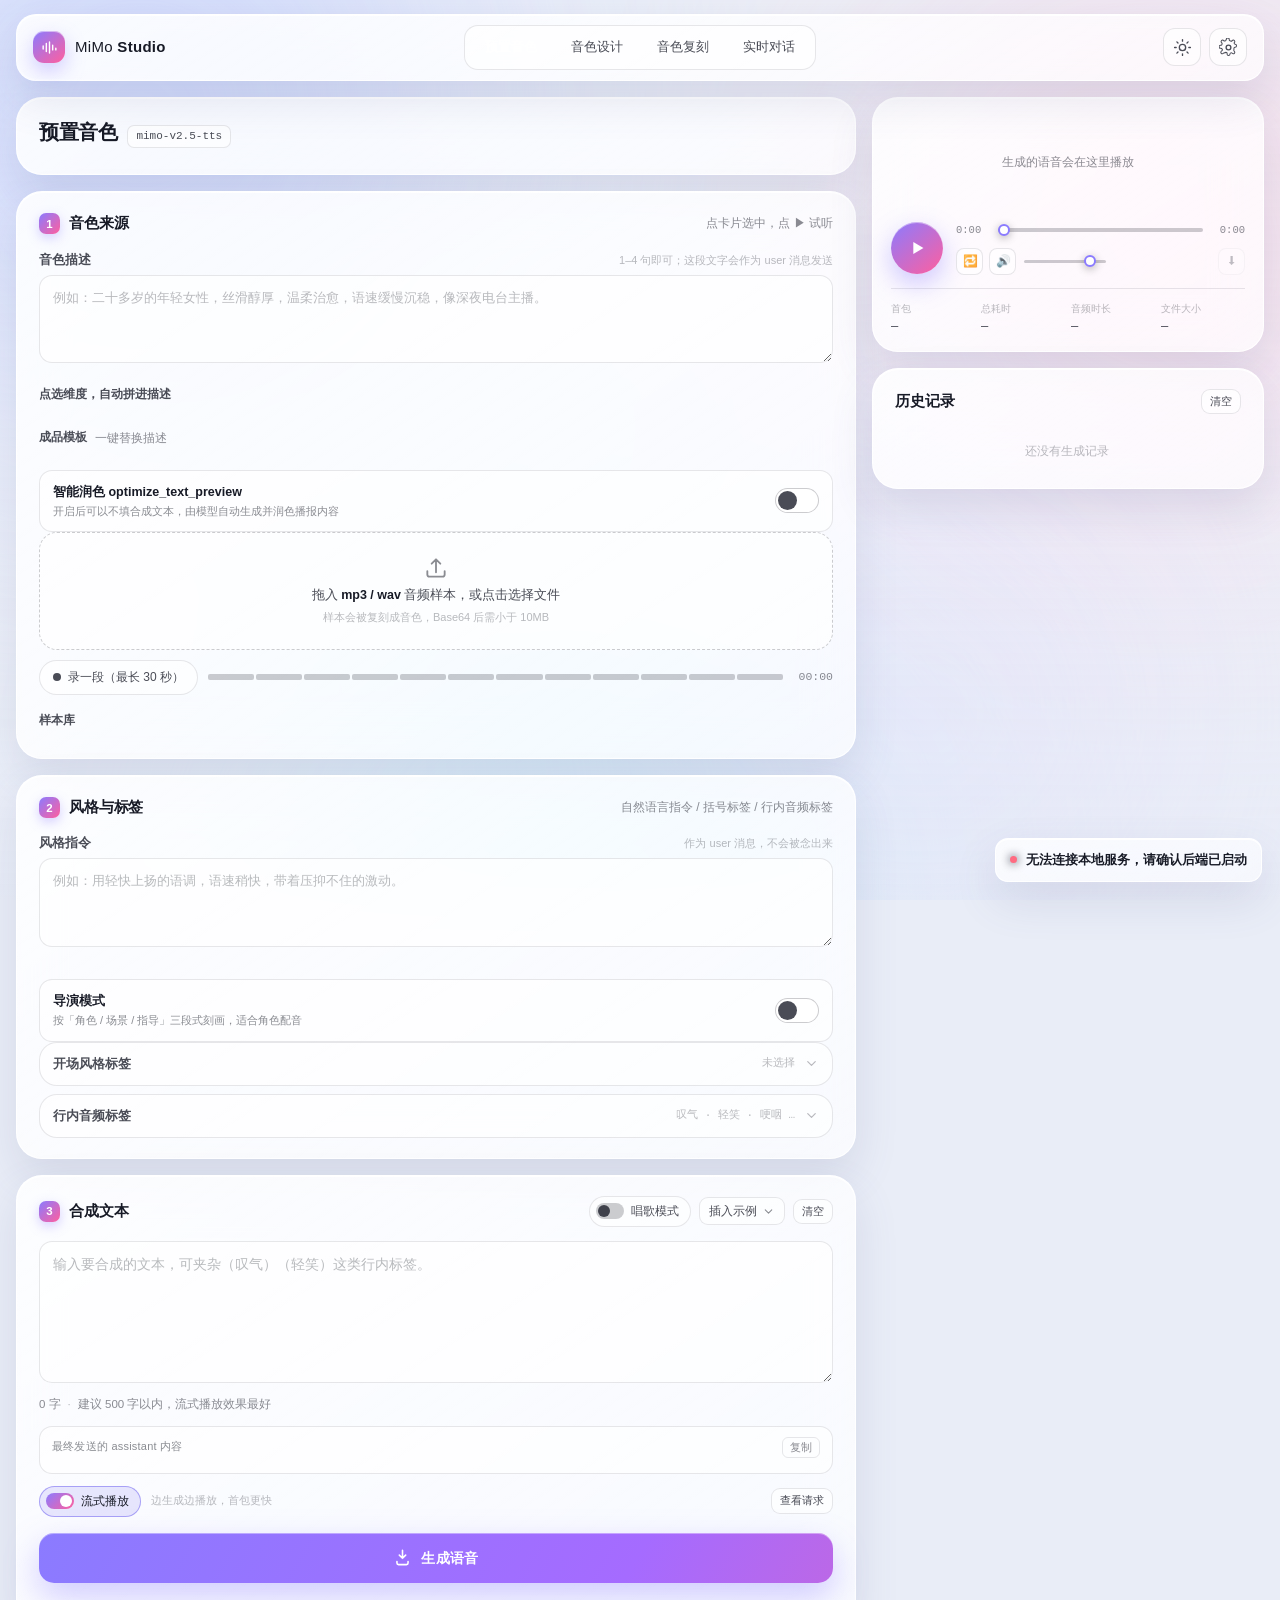
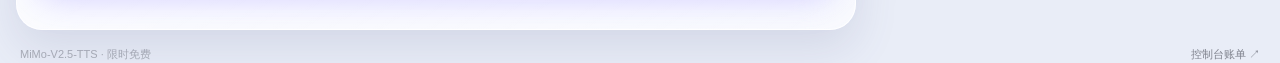
==== commit a8e3705a: "feat(talk): 字幕态打磨 + ?model= 深链 - 耗时面板加占位符，空态不再是一片空白 - 页脚移出右栏并跨两列，对话页也能看到账单入口 - 支持 ?model=talk 深链直达页签" ====
--- a/static/index.html
+++ b/static/index.html
@@ -238,7 +238,7 @@
       <div class="gen-status" id="genStatus"></div>
     </section>
 
-    <!-- 实时对话 -->
+    <!-- 实时对话：整页布局，字幕舞台 + 状态侧栏 -->
     <section class="glass card talk-card" id="talkCard" hidden>
       <header class="card-head">
         <h2><span class="step step-live"></span>实时对话</h2>
@@ -250,39 +250,45 @@
             </button>
             <div class="menu" id="talkVoiceMenu" role="listbox" hidden></div>
           </div>
-          <div class="menu-wrap">
-            <button class="mini-select" id="talkEngineBtn" aria-haspopup="listbox" aria-expanded="false">
-              识别：<span id="talkEngineLabel">自动</span>
-              <svg class="caret" viewBox="0 0 24 24" fill="none"><path d="m6 9 6 6 6-6" stroke="currentColor" stroke-width="1.9" stroke-linecap="round" stroke-linejoin="round"/></svg>
+          <span class="engine-tag" id="talkEngineTag">
+            <span class="engine-dot"></span><span class="engine-text">识别：SenseVoice-Small</span>
+          </span>
+          <button class="ghost-btn tiny" id="talkReset">清空</button>
+        </div>
+      </header>
+
+      <div class="talk-grid">
+        <div class="talk-main">
+          <div class="sub-stage" id="talkStage">
+            <div class="talk-empty" id="talkEmpty">
+              <svg viewBox="0 0 24 24" fill="none"><path d="M12 15a3 3 0 0 0 3-3V6a3 3 0 0 0-6 0v6a3 3 0 0 0 3 3Z" stroke="currentColor" stroke-width="1.6"/><path d="M5 11a7 7 0 0 0 14 0M12 18v3" stroke="currentColor" stroke-width="1.6" stroke-linecap="round"/></svg>
+              <b>按麦克风说一句话</b>
+              <span>先说一句 → 自动识别 → 模型边想边答 → 流式语音回你，字幕会跟着语音走</span>
+            </div>
+          </div>
+
+          <div class="talk-bar">
+            <button class="mic-btn" id="micBtn" aria-label="按下说话">
+              <span class="mic-ring" aria-hidden="true"></span>
+              <svg viewBox="0 0 24 24" fill="none"><path d="M12 15a3 3 0 0 0 3-3V6a3 3 0 0 0-6 0v6a3 3 0 0 0 3 3Z" stroke="currentColor" stroke-width="1.7"/><path d="M5 11a7 7 0 0 0 14 0M12 18.5V21" stroke="currentColor" stroke-width="1.7" stroke-linecap="round"/></svg>
             </button>
-            <div class="menu" id="talkEngineMenu" role="listbox" hidden></div>
-          </div>
-        </div>
-      </header>
-
-      <div class="talk-stage" id="talkStage">
-        <div class="talk-empty" id="talkEmpty">
-          <svg viewBox="0 0 24 24" fill="none"><path d="M12 15a3 3 0 0 0 3-3V6a3 3 0 0 0-6 0v6a3 3 0 0 0 3 3Z" stroke="currentColor" stroke-width="1.6"/><path d="M5 11a7 7 0 0 0 14 0M12 18v3" stroke="currentColor" stroke-width="1.6" stroke-linecap="round"/></svg>
-          <b>按麦克风说一句话</b>
-          <span>先说一句 → 自动识别 → 模型边想边答 → 流式语音回你</span>
-        </div>
-      </div>
-
-      <div class="talk-bar">
-        <button class="mic-btn" id="micBtn" aria-label="按下说话">
-          <span class="mic-ring" aria-hidden="true"></span>
-          <svg viewBox="0 0 24 24" fill="none"><path d="M12 15a3 3 0 0 0 3-3V6a3 3 0 0 0-6 0v6a3 3 0 0 0 3 3Z" stroke="currentColor" stroke-width="1.7"/><path d="M5 11a7 7 0 0 0 14 0M12 18.5V21" stroke="currentColor" stroke-width="1.7" stroke-linecap="round"/></svg>
-        </button>
-        <div class="talk-status">
-          <div class="talk-state" id="talkState">待机</div>
-          <div class="talk-sub" id="talkSub">点一下开始说话，停顿自动结束（最长 15 秒）</div>
-        </div>
-        <button class="switch-inline" id="autoTalkBtn" role="switch" aria-checked="false">
-          <span class="switch-mini"><span></span></span>连续对话
-        </button>
-        <button class="ghost-btn tiny" id="talkReset">清空</button>
-      </div>
-      <div class="talk-metrics" id="talkMetrics"></div>
+            <div class="talk-status">
+              <div class="talk-state" id="talkState">待机</div>
+              <div class="talk-sub" id="talkSub">点一下开始说话，停顿自动结束（最长 15 秒）</div>
+            </div>
+            <button class="switch-inline" id="autoTalkBtn" role="switch" aria-checked="false">
+              <span class="switch-mini"><span></span></span>连续对话
+            </button>
+          </div>
+        </div>
+
+        <aside class="talk-side">
+          <div class="side-title">本轮耗时</div>
+          <div class="talk-metrics" id="talkMetrics"></div>
+          <div class="side-title">当前配置</div>
+          <div class="talk-config" id="talkConfig"></div>
+        </aside>
+      </div>
     </section>
   </div>
 
@@ -333,11 +339,12 @@
       </div>
     </section>
 
-    <footer class="foot-note">
-      <span>MiMo-V2.5-TTS · 限时免费</span>
-      <a href="https://platform.xiaomimimo.com/#/console/usage" target="_blank" rel="noreferrer">控制台账单 ↗</a>
-    </footer>
   </aside>
+
+  <footer class="foot-note">
+    <span>MiMo-V2.5-TTS · 限时免费</span>
+    <a href="https://platform.xiaomimimo.com/#/console/usage" target="_blank" rel="noreferrer">控制台账单 ↗</a>
+  </footer>
 </main>
 
 <!-- 设置抽屉 -->
@@ -358,6 +365,31 @@
     <button class="ghost-btn tiny" id="clearKey">清除</button>
   </div>
   <div class="drawer-result" id="keyResult"></div>
+
+  <div class="drawer-block">
+    <div class="drawer-block-head">
+      <h4>对话模型</h4>
+      <span class="field-tip">OpenAI 兼容，任意服务</span>
+    </div>
+    <p class="drawer-tip">实时对话用。填自己的 base_url / key / model 即可换成 DeepSeek、vLLM、Ollama、OneAPI 等；留空则沿用上方 Key 与 MiMo 官方地址。</p>
+    <div class="field">
+      <div class="field-head"><label for="llmBase">Base URL</label><span class="field-tip">到 /v1 即可</span></div>
+      <input type="text" id="llmBase" placeholder="https://api.xiaomimimo.com/v1" autocomplete="off" spellcheck="false" />
+    </div>
+    <div class="field">
+      <div class="field-head"><label for="llmKey">API Key</label><span class="field-tip">留空沿用上方</span></div>
+      <input type="password" id="llmKey" placeholder="sk-..." autocomplete="off" spellcheck="false" />
+    </div>
+    <div class="field">
+      <div class="field-head"><label for="llmModel">模型 ID</label><span class="field-tip">如 mimo-v2.6-flash</span></div>
+      <input type="text" id="llmModel" placeholder="mimo-v2.6-flash" autocomplete="off" spellcheck="false" />
+    </div>
+    <div class="drawer-actions">
+      <button class="ghost-btn" id="saveLlm">保存对话模型</button>
+      <span class="drawer-result inline" id="llmResult"></span>
+    </div>
+  </div>
+
   <div class="drawer-foot">
     <div>接口地址 <code id="baseUrl">—</code></div>
     <div>ffmpeg <span id="ffmpegState">检测中…</span></div>
--- a/static/style.css
+++ b/static/style.css
@@ -734,6 +734,8 @@
   display: inline-flex;
   align-items: center;
   gap: 5px;
+  max-width: 200px;
+  overflow: hidden;
   padding: 4px 9px;
   border-radius: 9px;
   font-size: 11.5px;
@@ -748,7 +750,13 @@
   border-color: var(--accent-line);
   background: var(--chip-hover);
 }
-.mini-select .caret { width: 13px; height: 13px; opacity: .65; transition: transform .22s var(--ease); }
+.mini-select > span:not(.caret) {
+  white-space: nowrap;
+  overflow: hidden;
+  text-overflow: ellipsis;
+  min-width: 0;
+}
+.mini-select .caret { width: 13px; height: 13px; flex: none; opacity: .65; transition: transform .22s var(--ease); }
 .mini-select[aria-expanded="true"] .caret { transform: rotate(180deg); }
 
 .menu {
@@ -781,7 +789,15 @@
   transition: background .14s var(--ease);
 }
 .menu-item:hover, .menu-item:focus-visible { background: var(--accent-soft); outline: none; }
-.menu-item b { display: block; font-size: 12.5px; font-weight: 600; color: var(--text); }
+.menu-item b {
+  display: block;
+  font-size: 12.5px;
+  font-weight: 600;
+  color: var(--text);
+  white-space: nowrap;
+  overflow: hidden;
+  text-overflow: ellipsis;
+}
 .menu-item span {
   display: block;
   margin-top: 1px;
@@ -958,17 +974,6 @@
 .ghost-btn:hover { color: var(--text); border-color: var(--accent-line); }
 .ghost-btn.tiny { padding: 3px 8px; font-size: 11px; }
 .ghost-btn:disabled { opacity: .4; cursor: not-allowed; }
-
-.mini-select {
-  padding: 4px 8px;
-  border-radius: 9px;
-  font-size: 11.5px;
-  color: var(--text-dim);
-  background: var(--chip-bg);
-  border: 1px solid var(--stroke);
-  outline: none;
-  max-width: 120px;
-}
 
 .req-preview {
   margin: 10px 0 0;
@@ -1177,6 +1182,7 @@
   display: flex;
   align-items: center;
   justify-content: space-between;
+  grid-column: 1 / -1;
   padding: 0 4px;
   font-size: 11px;
   color: var(--faint);
@@ -1276,7 +1282,54 @@
 @keyframes toastIn { from { transform: translateY(10px); opacity: 0; } to { transform: translateY(0); opacity: 1; } }
 @keyframes toastOut { to { transform: translateY(6px); opacity: 0; } }
 
+/* 静态识别引擎标识（不可点，避免按钮过长溢出） */
+.engine-tag {
+  display: inline-block;
+  max-width: 210px;
+  padding: 4px 10px;
+  border-radius: 999px;
+  font-size: 11.5px;
+  line-height: 1.5;
+  color: var(--text-dim);
+  background: var(--chip-bg);
+  border: 1px solid var(--stroke);
+  white-space: nowrap;
+  overflow: hidden;
+  text-overflow: ellipsis;
+  vertical-align: middle;
+}
+.engine-tag .engine-dot {
+  display: inline-block;
+  width: 6px; height: 6px;
+  margin-right: 6px;
+  border-radius: 50%;
+  vertical-align: 1px;
+  background: #5fd4a4;
+  box-shadow: 0 0 8px rgba(95, 212, 164, .8);
+}
+.engine-tag.is-off { color: #ffb648; border-color: rgba(255, 182, 72, .4); }
+.engine-tag.is-off .engine-dot { background: #ffb648; box-shadow: 0 0 8px rgba(255, 182, 72, .8); }
+
+/* 设置抽屉里的分块 */
+.drawer-block {
+  margin-top: 4px;
+  padding-top: 14px;
+  border-top: 1px solid var(--stroke);
+  display: flex;
+  flex-direction: column;
+  gap: 10px;
+}
+.drawer-block-head { display: flex; align-items: baseline; justify-content: space-between; gap: 8px; }
+.drawer-block-head h4 { margin: 0; font-size: 12.5px; font-weight: 600; }
+.drawer-block .field { margin-bottom: 0; }
+.drawer-result.inline { min-height: 0; font-size: 11px; }
+
 /* ------------------------------------------------------------------ 实时对话 */
+
+/* 对话页独占整行：右栏（播放器 + 历史）在这一页不显示 */
+body.is-talk .layout { grid-template-columns: minmax(0, 1fr); }
+body.is-talk .col-right { display: none !important; }
+
 .step-live {
   position: relative;
   width: 8px; height: 8px;
@@ -1295,21 +1348,35 @@
 }
 @keyframes livePulse { 0% { transform: scale(.7); opacity: 1; } 100% { transform: scale(1.7); opacity: 0; } }
 
-.talk-card { display: flex; flex-direction: column; }
-
-.talk-stage {
+.talk-card {
   display: flex;
   flex-direction: column;
-  gap: 10px;
-  min-height: 286px;
-  max-height: 44vh;
+  min-height: 566px;
+}
+
+.talk-grid {
+  display: grid;
+  grid-template-columns: minmax(0, 1fr) 268px;
+  gap: 20px;
+  flex: 1;
+  min-height: 0;
+}
+
+.talk-main { display: flex; flex-direction: column; min-height: 0; }
+
+/* 字幕舞台 */
+.sub-stage {
+  flex: 1;
+  min-height: 300px;
+  max-height: 56vh;
   overflow-y: auto;
-  padding: 4px 2px 10px;
+  padding: 6px 4px 16px;
   scroll-behavior: smooth;
 }
 
 .talk-empty {
-  flex: 1;
+  height: 100%;
+  min-height: 280px;
   display: flex;
   flex-direction: column;
   align-items: center;
@@ -1319,48 +1386,58 @@
   text-align: center;
   color: var(--faint);
 }
-.talk-empty svg { width: 34px; height: 34px; color: var(--muted); margin-bottom: 4px; }
-.talk-empty b { font-size: 13px; color: var(--text-dim); font-weight: 600; }
-.talk-empty span { font-size: 11.5px; color: var(--faint); max-width: 340px; line-height: 1.7; }
-
-.bubble {
-  max-width: 84%;
-  padding: 9px 13px;
-  border-radius: 15px;
-  font-size: 13px;
-  line-height: 1.68;
-  word-break: break-word;
-  animation: bubbleIn .22s var(--ease);
-}
-@keyframes bubbleIn { from { opacity: 0; transform: translateY(6px); } to { opacity: 1; transform: none; } }
-
-.bubble.user {
-  align-self: flex-end;
-  border-bottom-right-radius: 5px;
-  color: #fff;
-  background: linear-gradient(135deg, var(--accent-1), var(--accent-2));
-  box-shadow: 0 8px 22px rgba(139, 123, 255, .26);
-}
-.bubble.assistant {
-  align-self: flex-start;
-  border-bottom-left-radius: 5px;
+.talk-empty svg { width: 34px; height: 34px; color: var(--muted); margin-bottom: 6px; }
+.talk-empty b { font-size: 14px; color: var(--text-dim); font-weight: 600; }
+.talk-empty span { font-size: 12px; color: var(--faint); max-width: 420px; line-height: 1.75; }
+
+.sub-turn { margin-bottom: 20px; animation: subIn .26s var(--ease); }
+.sub-turn:last-child { margin-bottom: 4px; }
+@keyframes subIn { from { opacity: 0; transform: translateY(8px); } to { opacity: 1; transform: none; } }
+
+.sub-user {
+  display: flex;
+  gap: 8px;
+  margin-bottom: 10px;
+  font-size: 12.5px;
+  line-height: 1.7;
+  color: var(--muted);
+}
+.sub-user::before {
+  content: "你";
+  flex: none;
+  margin-top: 1px;
+  padding: 0 6px;
+  border-radius: 6px;
+  font-size: 10.5px;
+  color: var(--text-dim);
+  background: var(--chip-bg);
+  border: 1px solid var(--stroke);
+  height: 18px;
+  line-height: 17px;
+}
+
+.sub-lines { display: flex; flex-direction: column; gap: 8px; }
+
+.sub-line {
+  font-size: 25px;
+  line-height: 1.55;
+  letter-spacing: -.01em;
   color: var(--text);
-  background: var(--chip-bg);
-  border: 1px solid var(--stroke);
-}
-.bubble.is-error { border-color: rgba(255, 107, 129, .5); color: #ff9aa8; }
-
-.bubble-meta {
-  margin-top: 4px;
-  font-family: var(--mono);
-  font-size: 9.5px;
-  opacity: .55;
-  letter-spacing: .02em;
-}
-
-.typing-dots { display: inline-flex; gap: 3px; align-items: center; height: 18px; }
+  opacity: .34;
+  transition: opacity .3s var(--ease), color .3s var(--ease), text-shadow .3s var(--ease);
+}
+.sub-line.is-past { opacity: .66; }
+.sub-line.is-active {
+  opacity: 1;
+  text-shadow: 0 0 26px rgba(139, 123, 255, .45), 0 0 60px rgba(255, 95, 158, .18);
+}
+.sub-line.is-pending { opacity: .5; }
+.sub-line.is-error { color: #ff9aa8; opacity: .92; }
+.sub-line .typing-dots { vertical-align: middle; }
+
+.typing-dots { display: inline-flex; gap: 4px; align-items: center; height: 22px; }
 .typing-dots i {
-  width: 5px; height: 5px;
+  width: 6px; height: 6px;
   border-radius: 50%;
   background: var(--text-dim);
   animation: dotBlink 1.1s infinite;
@@ -1369,11 +1446,12 @@
 .typing-dots i:nth-child(3) { animation-delay: .32s; }
 @keyframes dotBlink { 0%, 60%, 100% { opacity: .25; transform: translateY(0); } 30% { opacity: 1; transform: translateY(-2px); } }
 
+/* 控制条 */
 .talk-bar {
   display: flex;
   align-items: center;
   gap: 12px;
-  margin-top: 6px;
+  margin-top: auto;
   padding-top: 14px;
   border-top: 1px solid var(--stroke);
 }
@@ -1414,18 +1492,69 @@
 .talk-state.is-error { color: #ff8b8b; }
 .talk-sub { font-size: 11px; color: var(--muted); margin-top: 1px; white-space: nowrap; overflow: hidden; text-overflow: ellipsis; }
 
-.talk-metrics {
-  margin-top: 8px;
+/* 侧栏 */
+.talk-side {
+  display: flex;
+  flex-direction: column;
+  gap: 8px;
+  padding-left: 18px;
+  border-left: 1px solid var(--stroke);
+  min-width: 0;
+}
+.side-title {
+  margin-top: 4px;
+  font-size: 10.5px;
+  letter-spacing: .06em;
+  text-transform: uppercase;
+  color: var(--faint);
+}
+.side-title:first-child { margin-top: 0; }
+
+.talk-metrics, .talk-config { display: flex; flex-direction: column; gap: 2px; }
+.mrow {
+  display: flex;
+  align-items: baseline;
+  justify-content: space-between;
+  gap: 10px;
+  padding: 3px 0;
+  font-size: 11.5px;
+  color: var(--muted);
+  border-bottom: 1px dashed rgba(127, 127, 127, .14);
+}
+.mrow:last-child { border-bottom: 0; }
+.mrow b {
   font-family: var(--mono);
-  font-size: 10.5px;
-  color: var(--faint);
-  min-height: 14px;
-}
-.talk-metrics b { color: var(--text-dim); font-weight: 600; }
-
-@media (max-width: 560px) {
-  .talk-stage { max-height: 40vh; }
-  .talk-bar { flex-wrap: wrap; }
+  font-size: 11.5px;
+  font-weight: 600;
+  color: var(--text-dim);
+  white-space: nowrap;
+  overflow: hidden;
+  text-overflow: ellipsis;
+  max-width: 62%;
+  text-align: right;
+}
+.mrow.is-dim b { color: var(--faint); font-weight: 400; }
+
+@media (max-width: 1100px) {
+  .talk-grid { grid-template-columns: minmax(0, 1fr); }
+  .talk-side {
+    padding-left: 0;
+    padding-top: 14px;
+    border-left: 0;
+    border-top: 1px solid var(--stroke);
+    flex-direction: row;
+    flex-wrap: wrap;
+    gap: 6px 22px;
+  }
+  .side-title { display: none; }
+  .talk-metrics, .talk-config { flex-direction: row; flex-wrap: wrap; gap: 4px 16px; }
+  .mrow { border-bottom: 0; gap: 6px; }
+}
+
+@media (max-width: 760px) {
+  .sub-line { font-size: 19px; }
+  .talk-card { min-height: 480px; }
+  .sub-stage { max-height: 46vh; min-height: 240px; }
 }
 
 /* ------------------------------------------------------------------ 响应式 */
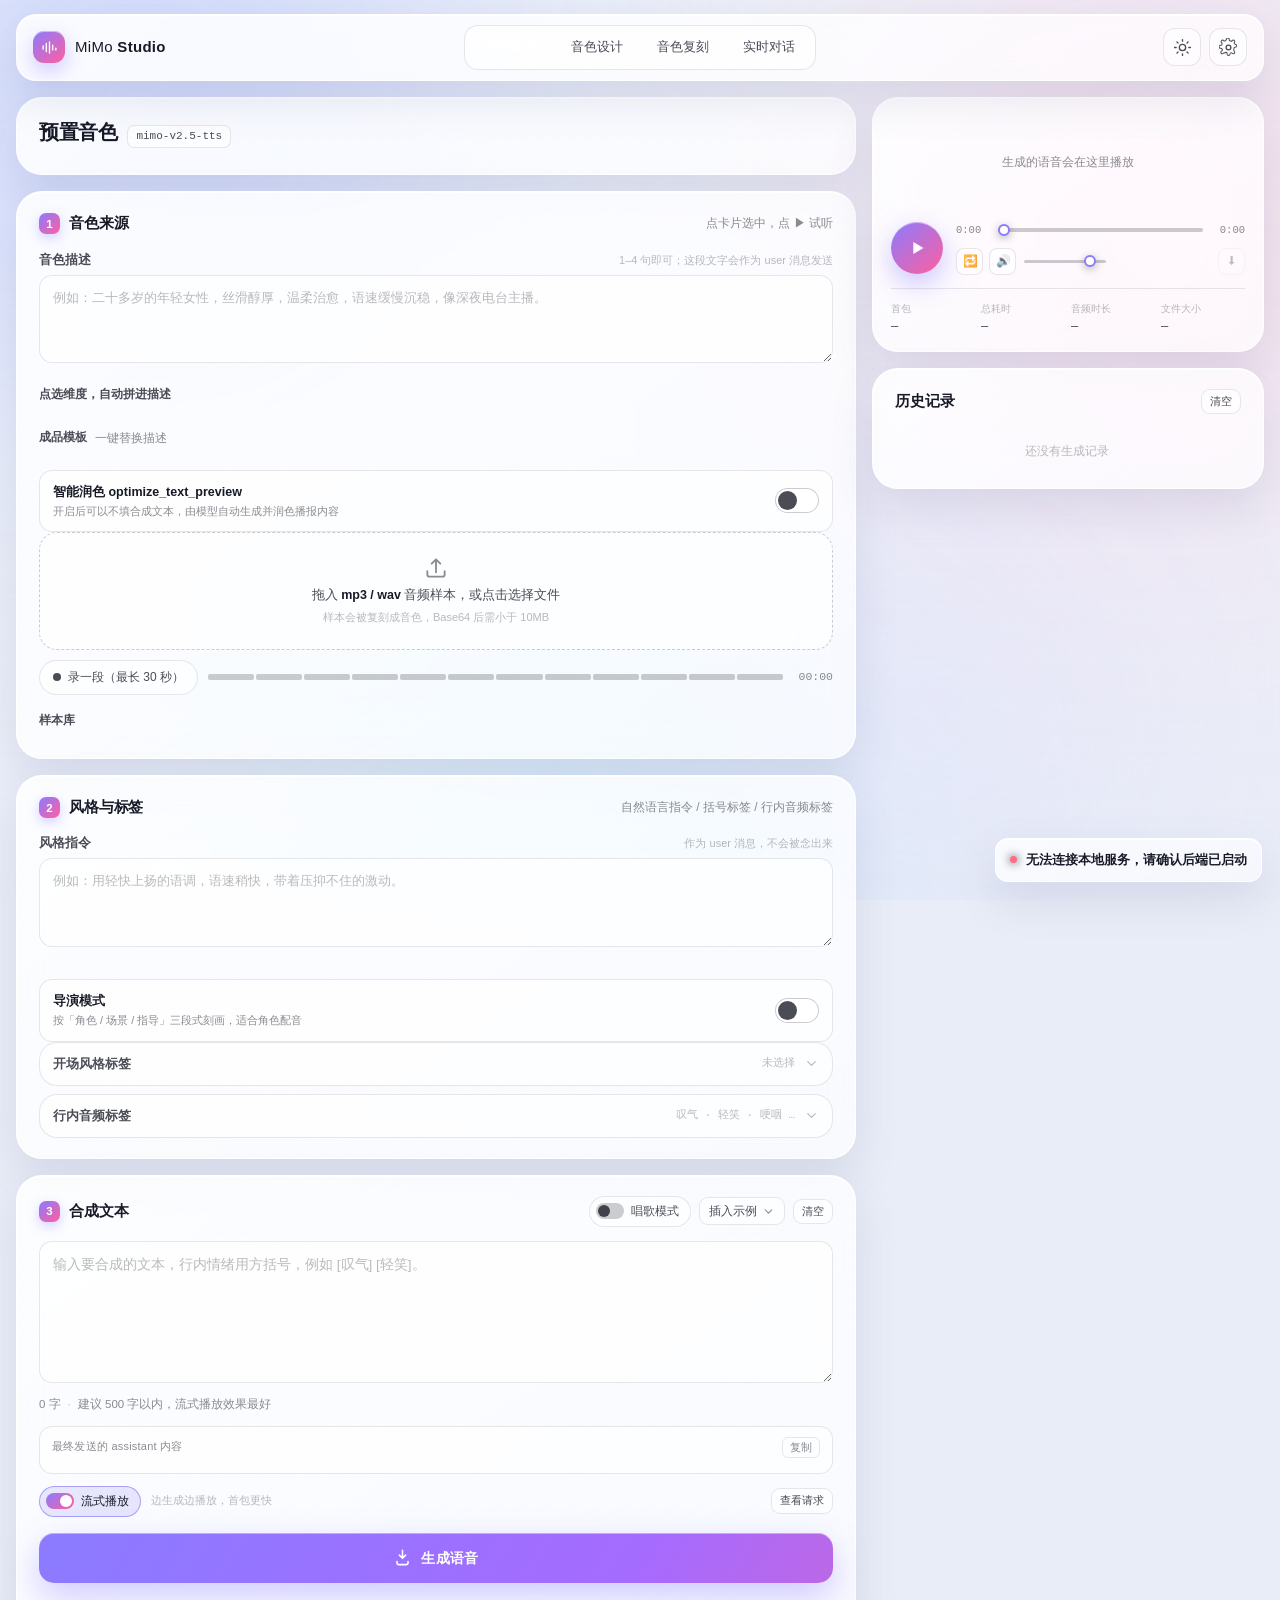
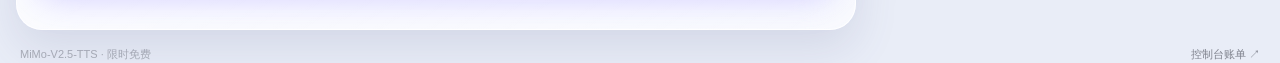
==== commit 3cff46c3: "fix(tts): 不再重复叠加风格标签前缀，行内标签改用方括号 - 文本开头已带 (唱歌)/（温柔） 等风格标签时，不再自动叠加，避免同一句被读两遍 - 连续重复的同一标签自动去重：(唱歌)(唱歌)" ====
--- a/static/index.html
+++ b/static/index.html
@@ -179,7 +179,7 @@
               <svg class="fold-caret" viewBox="0 0 24 24" fill="none"><path d="m6 9 6 6 6-6" stroke="currentColor" stroke-width="1.9" stroke-linecap="round" stroke-linejoin="round"/></svg>
             </div>
             <div class="fold-body" id="inlineBody"><div class="fold-inner">
-              <p class="fold-note">点击插入到光标处，例如（叹气）（轻笑）（哽咽）。</p>
+              <p class="fold-note">点击插入到光标处，用方括号表示行内情绪，例如 [叹气] [轻笑] [哽咽]。</p>
               <div id="inlineTagGroups" class="chip-groups"></div>
             </div></div>
           </section>
@@ -206,7 +206,7 @@
         </div>
       </header>
 
-      <textarea id="mainText" rows="5" placeholder="输入要合成的文本，可夹杂（叹气）（轻笑）这类行内标签。"></textarea>
+      <textarea id="mainText" rows="5" placeholder="输入要合成的文本，行内情绪用方括号，例如 [叹气] [轻笑]。"></textarea>
 
       <div class="editor-foot">
         <span id="charCount">0 字</span>
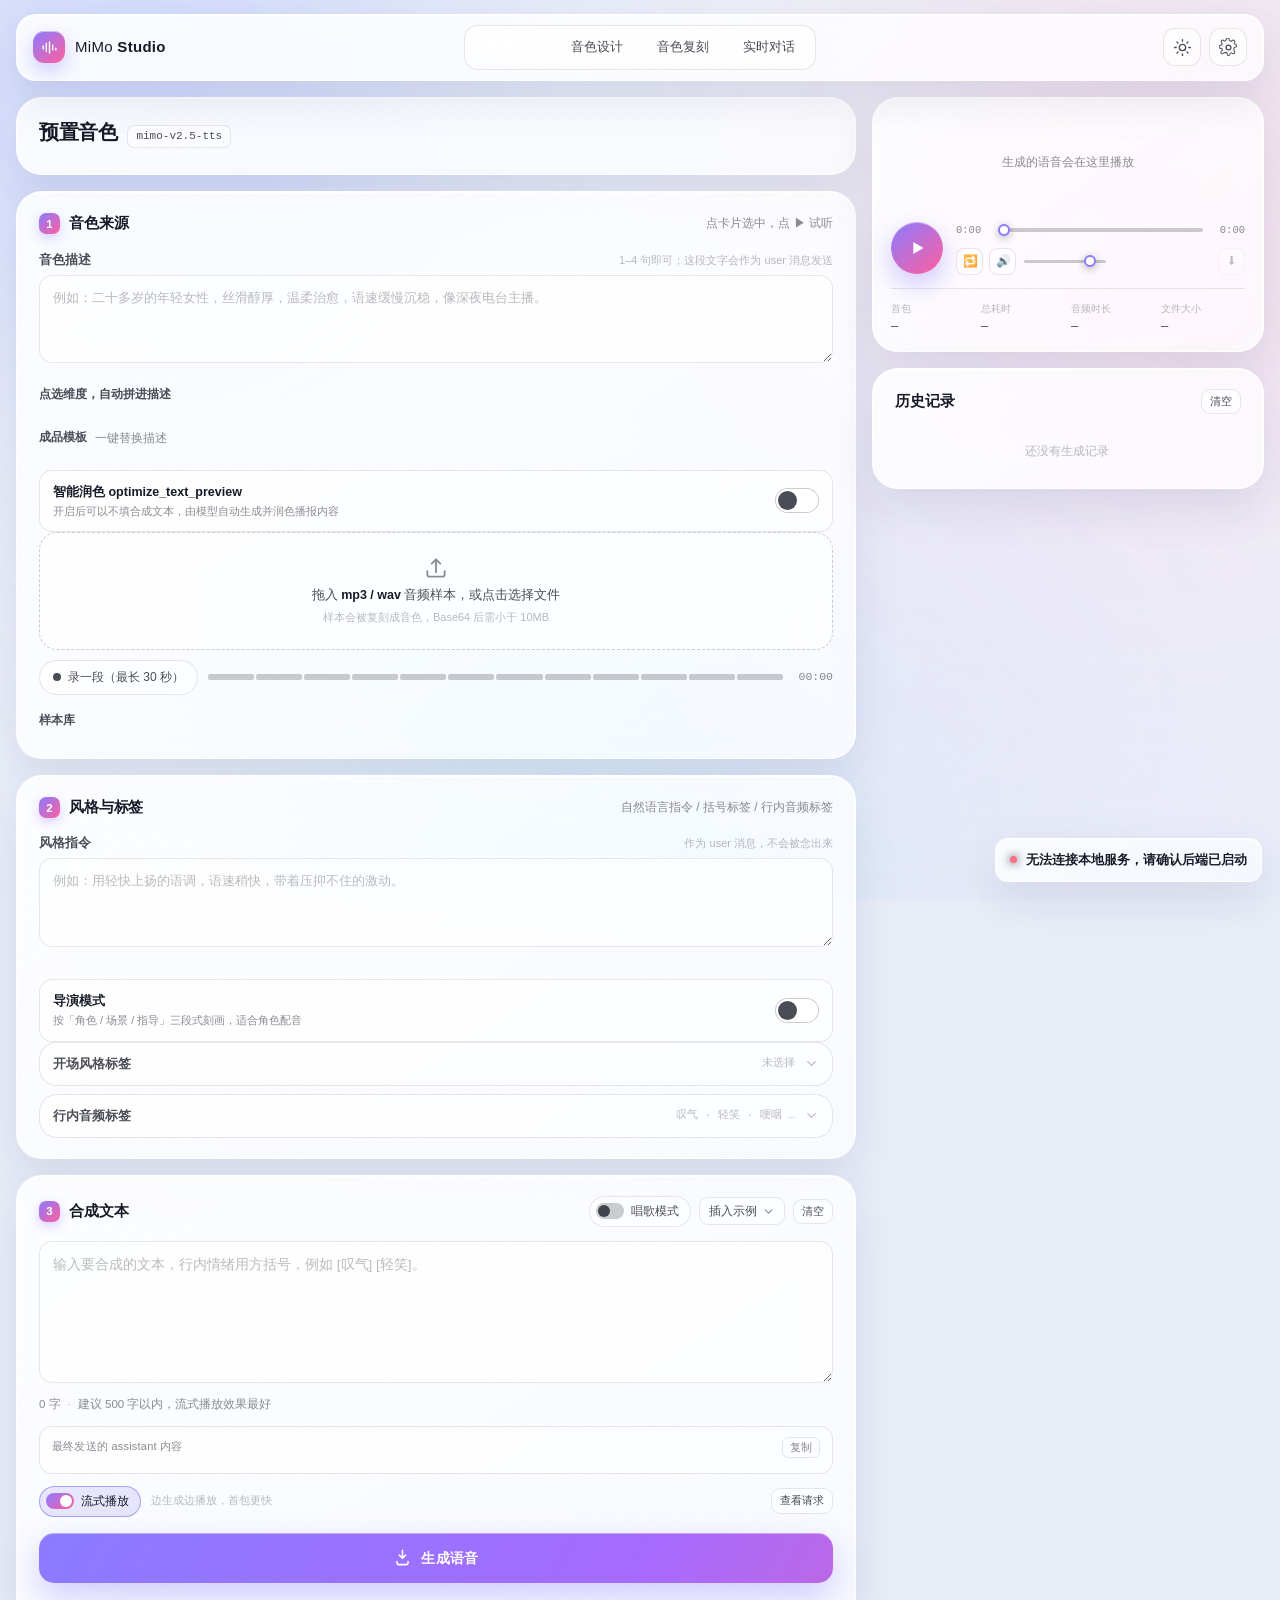
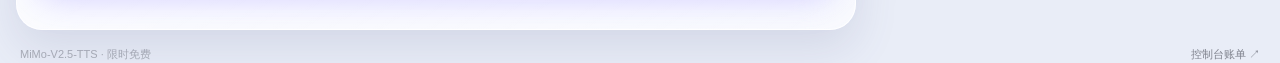
==== commit c926b84a: "fix(tts): 修正标签判定与唱歌模式 - 开头是行内情绪（如（大笑））时不再误判成风格前缀，(唱歌) 与开场风格重新生效 - 唱歌模式强制 (唱歌) 位于第 0 字符，并移除行内情绪标签，避免被" ====
--- a/static/index.html
+++ b/static/index.html
@@ -217,6 +217,7 @@
       <div class="final-block">
         <div class="final-head"><span>最终发送的 assistant 内容</span><button class="copy-btn" id="copyFinal">复制</button></div>
         <div class="final-preview" id="finalPreview"></div>
+        <div class="final-note" id="finalNote" hidden>唱歌模式会忽略行内情绪标签（<code>（…）</code> / <code>[…]</code>），只保留开头的 <code>(唱歌)</code>，避免被当成歌词唱出来。</div>
       </div>
 
       <div class="opt-row">
--- a/static/style.css
+++ b/static/style.css
@@ -958,6 +958,19 @@
   font-weight: 600;
 }
 .final-preview .tag-open { color: var(--accent-2); }
+.final-note {
+  margin-top: 6px;
+  font-size: 10.5px;
+  line-height: 1.7;
+  color: var(--faint);
+}
+.final-note code {
+  font-size: 10px;
+  color: var(--muted);
+  background: var(--chip-bg);
+  padding: 0 4px;
+  border-radius: 4px;
+}
 
 .opt-row { display: flex; align-items: center; gap: 10px; flex-wrap: wrap; margin-top: 12px; }
 .stream-note { font-size: 11px; color: var(--faint); flex: 1; }
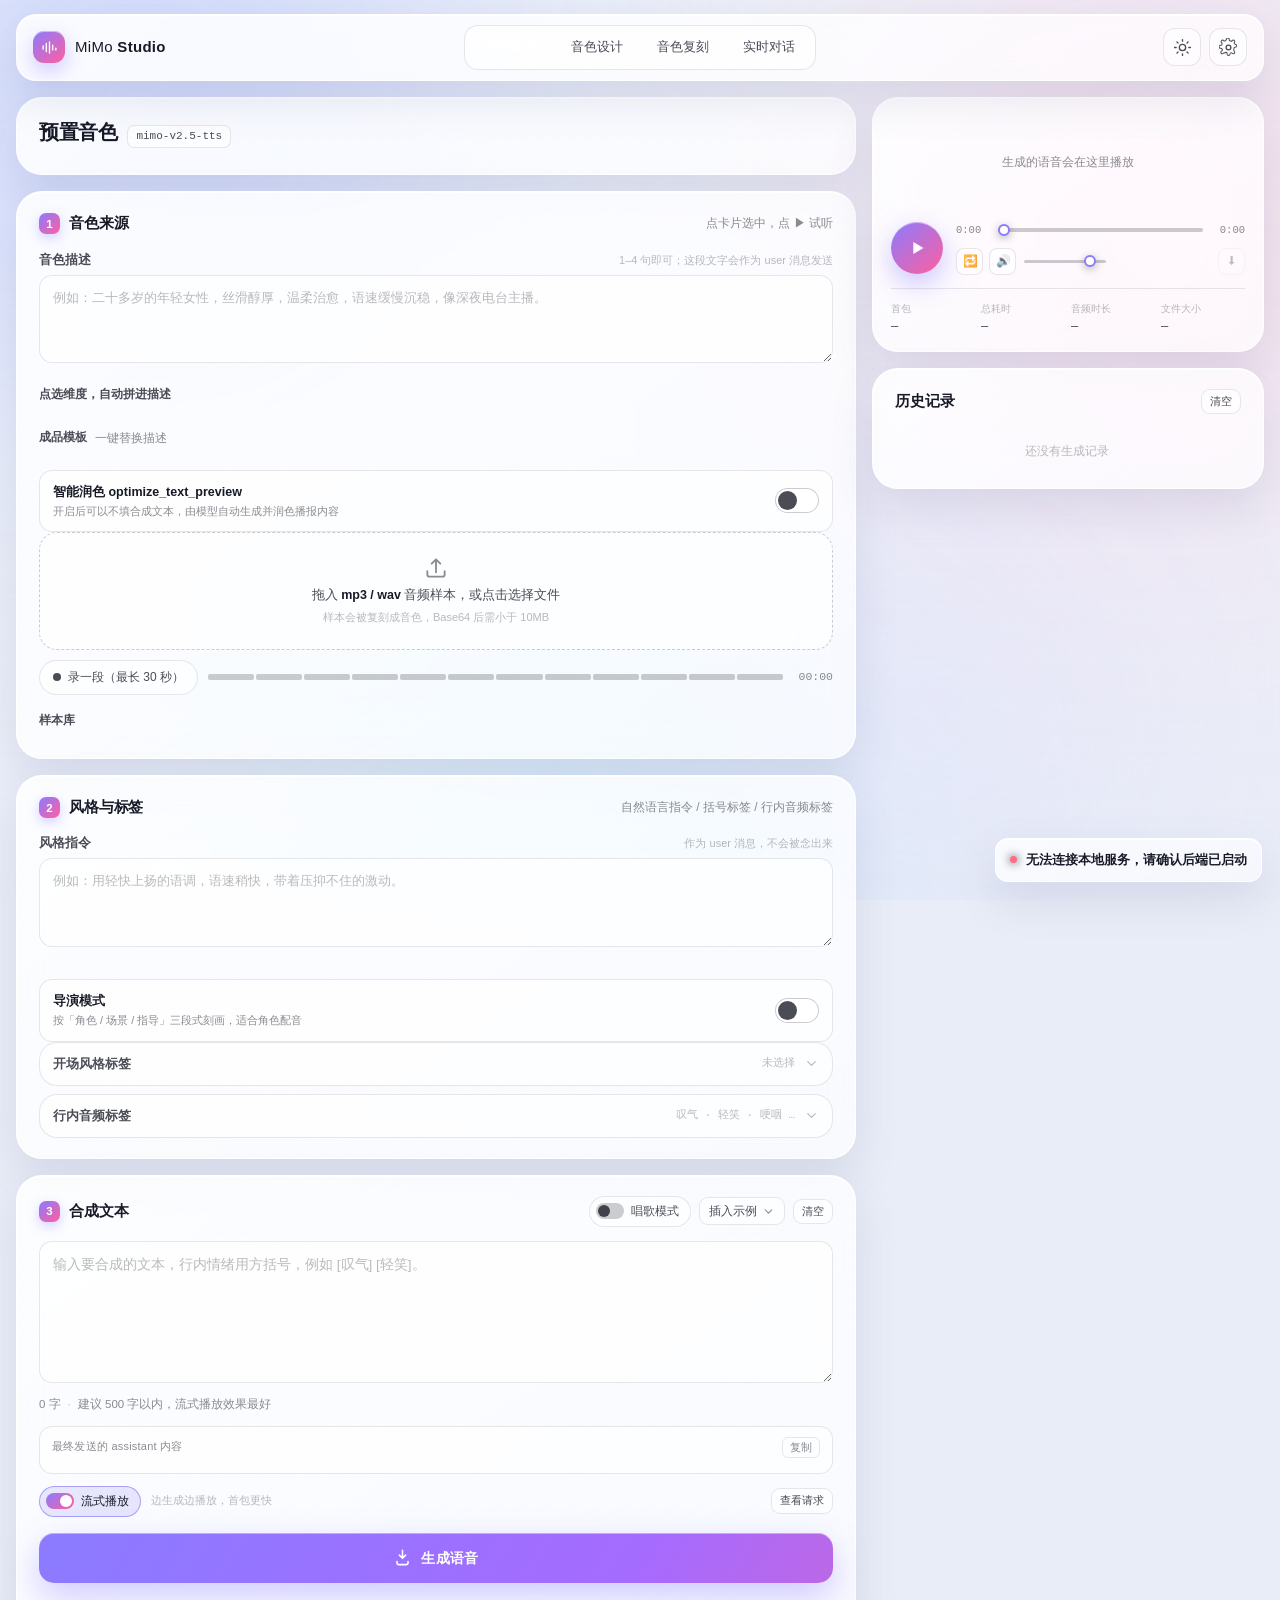
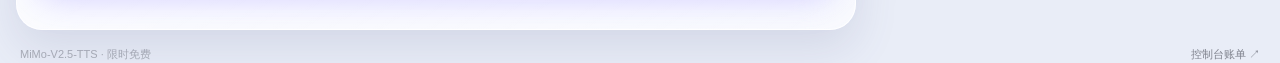
==== commit eac5299c: "fix(talk): 修复录音自动停止时音频丢失，区分手动/连续对话两种录音模式 - 普通模式：点击开始/点击结束，不再自动停；最长 15s，剩 5s 时提示是否继续 - 连续对话：静音 900ms " ====
--- a/static/index.html
+++ b/static/index.html
@@ -275,8 +275,12 @@
             </button>
             <div class="talk-status">
               <div class="talk-state" id="talkState">待机</div>
-              <div class="talk-sub" id="talkSub">点一下开始说话，停顿自动结束（最长 15 秒）</div>
+              <div class="talk-sub" id="talkSub">点一下开始说话，再点一下结束并发送</div>
             </div>
+            <button class="extend-btn" id="recExtendBtn" hidden>
+              <svg viewBox="0 0 24 24" fill="none"><path d="M12 7v10M7 12h10" stroke="currentColor" stroke-width="2" stroke-linecap="round"/></svg>
+              继续录音 <span class="extend-count">5s</span>
+            </button>
             <button class="switch-inline" id="autoTalkBtn" role="switch" aria-checked="false">
               <span class="switch-mini"><span></span></span>连续对话
             </button>
--- a/static/style.css
+++ b/static/style.css
@@ -1505,6 +1505,33 @@
 .talk-state.is-error { color: #ff8b8b; }
 .talk-sub { font-size: 11px; color: var(--muted); margin-top: 1px; white-space: nowrap; overflow: hidden; text-overflow: ellipsis; }
 
+/* 快到录音上限时的「继续录音」按钮 */
+.extend-btn {
+  flex: none;
+  display: inline-flex;
+  align-items: center;
+  gap: 6px;
+  padding: 7px 13px;
+  border-radius: 999px;
+  font-size: 12px;
+  font-weight: 600;
+  color: #fff;
+  border: 1px solid rgba(255, 176, 92, .55);
+  background: linear-gradient(135deg, #ff9a52, #ff5f6d);
+  box-shadow: 0 8px 20px rgba(255, 140, 90, .32);
+  transition: transform .16s var(--ease);
+  animation: extendPulse 1.6s ease-in-out infinite;
+}
+.extend-btn:hover { transform: translateY(-1px); }
+.extend-btn:active { transform: translateY(0) scale(.97); }
+.extend-btn svg { width: 14px; height: 14px; }
+.extend-btn .extend-count { font-variant-numeric: tabular-nums; opacity: .85; }
+.extend-btn[hidden] { display: none; }
+@keyframes extendPulse {
+  0%, 100% { box-shadow: 0 8px 20px rgba(255, 140, 90, .28); }
+  50% { box-shadow: 0 10px 28px rgba(255, 140, 90, .52); }
+}
+
 /* 侧栏 */
 .talk-side {
   display: flex;
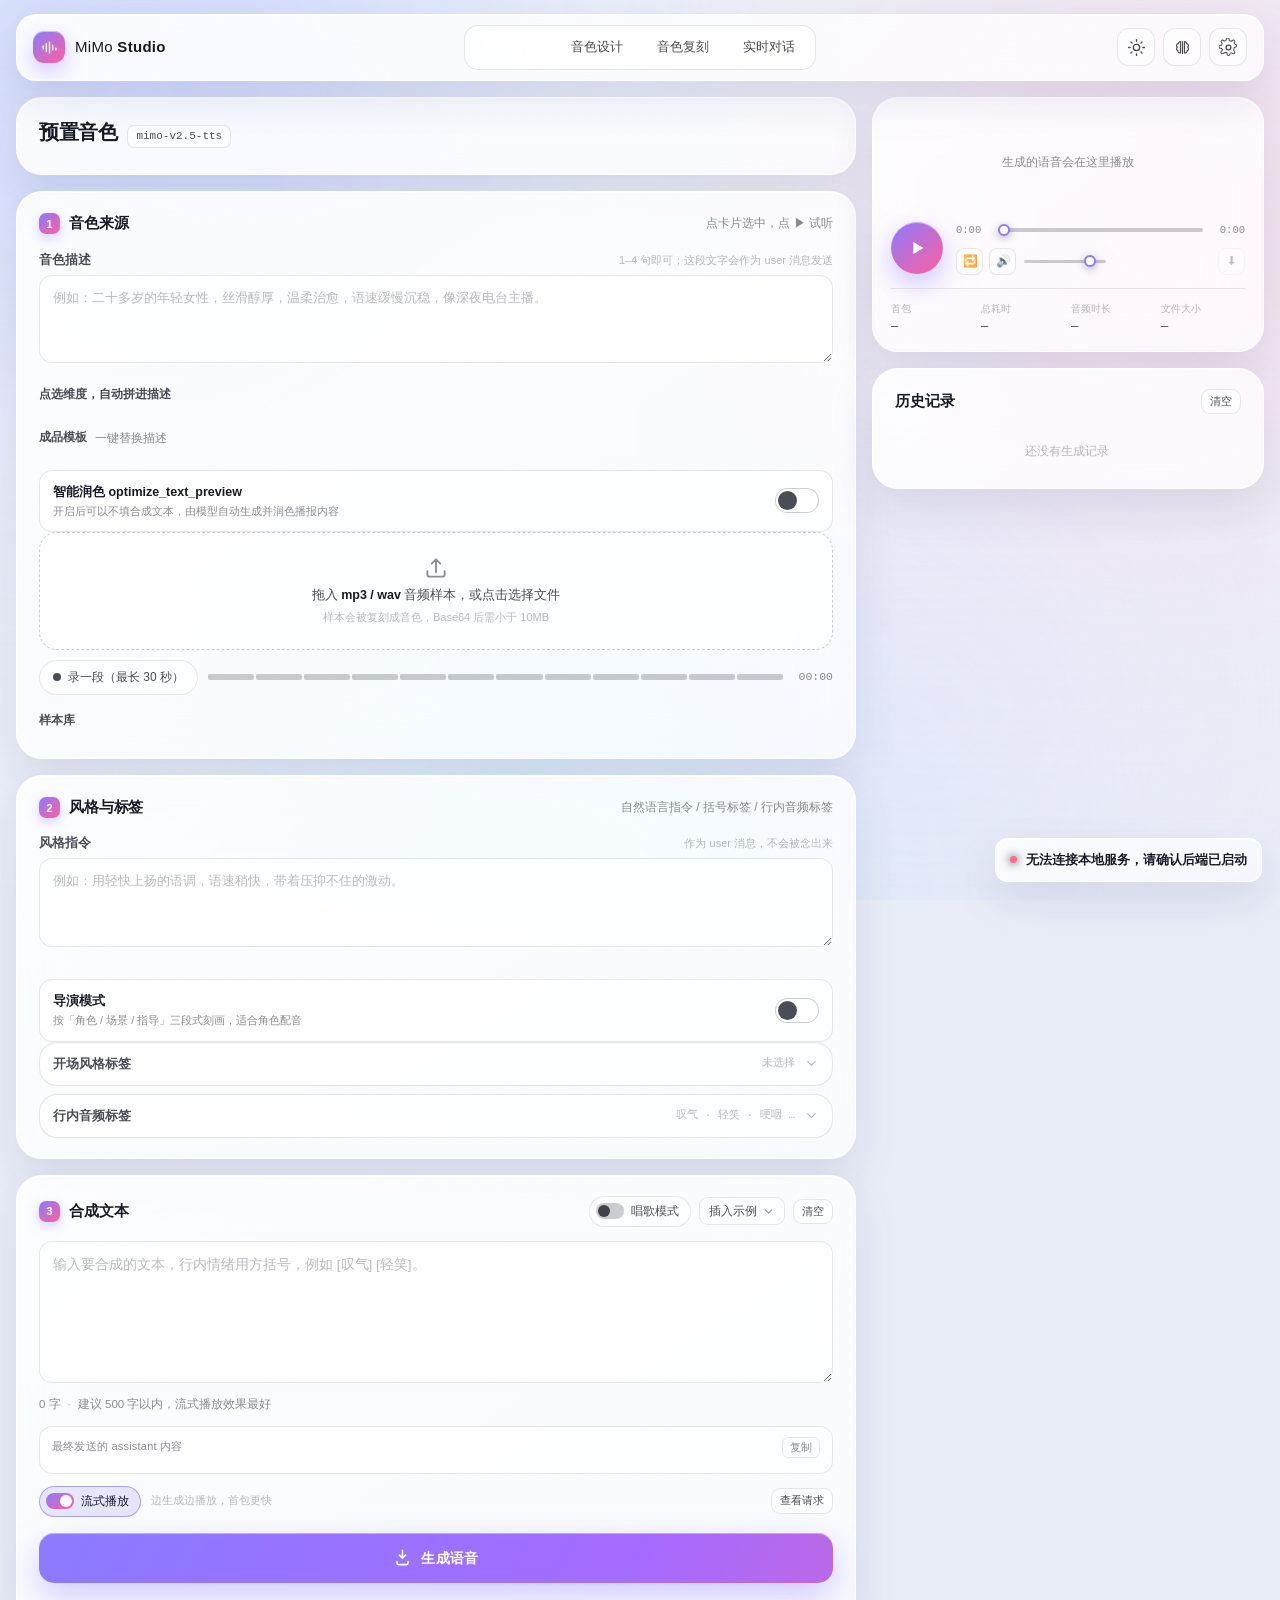
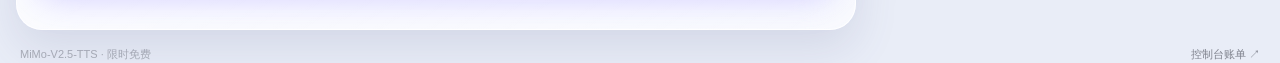
==== commit 0e8f73f1: "feat: 思考开关 / 记忆 / SQLite 记录 / 打断回答 / 试听可停止 对话模型思考开关 - 设置抽屉「对话模型」加三档：关闭（默认）/ 开启 / 不指定 - MiMo 用 thinki" ====
--- a/static/index.html
+++ b/static/index.html
@@ -38,6 +38,9 @@
       <svg class="ico-moon" viewBox="0 0 24 24" fill="none"><path d="M20 14.5A8.5 8.5 0 0 1 9.5 4a7 7 0 1 0 10.5 10.5Z" stroke="currentColor" stroke-width="1.7" stroke-linejoin="round"/></svg>
       <svg class="ico-sun" viewBox="0 0 24 24" fill="none"><circle cx="12" cy="12" r="4" stroke="currentColor" stroke-width="1.7"/><path d="M12 2v2m0 16v2M2 12h2m16 0h2M4.9 4.9l1.4 1.4m11.4 11.4 1.4 1.4M19.1 4.9l-1.4 1.4M6.3 17.7l-1.4 1.4" stroke="currentColor" stroke-width="1.7" stroke-linecap="round"/></svg>
     </button>
+    <button class="icon-btn" id="memoryBtn" title="记忆（永久记忆 / 对话记忆）" aria-label="记忆">
+      <svg viewBox="0 0 24 24" fill="none"><path d="M9.5 4.5a2.7 2.7 0 0 0-2.7 2.7 2.4 2.4 0 0 0-1.3 4.4 2.5 2.5 0 0 0 .6 4.4 2.6 2.6 0 0 0 3.4 2.8V4.6a2.7 2.7 0 0 0 0-.1Z" stroke="currentColor" stroke-width="1.5" stroke-linejoin="round"/><path d="M14.5 4.5a2.7 2.7 0 0 1 2.7 2.7 2.4 2.4 0 0 1 1.3 4.4 2.5 2.5 0 0 1-.6 4.4 2.6 2.6 0 0 1-3.4 2.8V4.6Z" stroke="currentColor" stroke-width="1.5" stroke-linejoin="round"/><path d="M12 4.5v15" stroke="currentColor" stroke-width="1.5" stroke-linecap="round"/></svg>
+    </button>
     <button class="icon-btn" id="settingsBtn" title="API Key 设置" aria-label="API Key 设置">
       <svg viewBox="0 0 24 24" fill="none"><circle cx="12" cy="12" r="3" stroke="currentColor" stroke-width="1.7"/><path d="M19.4 15a1.7 1.7 0 0 0 .3 1.9l.1.1a2 2 0 1 1-2.8 2.8l-.1-.1a1.7 1.7 0 0 0-2.9 1.2V21a2 2 0 1 1-4 0v-.1A1.7 1.7 0 0 0 7 19.4a1.7 1.7 0 0 0-1.9.3l-.1.1a2 2 0 1 1-2.8-2.8l.1-.1A1.7 1.7 0 0 0 3 14a1.7 1.7 0 0 0-1.6-1H1a2 2 0 1 1 0-4h.1A1.7 1.7 0 0 0 3 7.4a1.7 1.7 0 0 0-.3-1.9l-.1-.1a2 2 0 1 1 2.8-2.8l.1.1A1.7 1.7 0 0 0 7 3h.1A1.7 1.7 0 0 0 8.6 1H9a2 2 0 1 1 4 0v.1A1.7 1.7 0 0 0 15 3a1.7 1.7 0 0 0 1.9-.3l.1-.1a2 2 0 1 1 2.8 2.8l-.1.1A1.7 1.7 0 0 0 21 7.4V7.5a2 2 0 1 1 0 4h-.1a1.7 1.7 0 0 0-1.5 1.6Z" stroke="currentColor" stroke-width="1.4" stroke-linejoin="round" transform="translate(1 1) scale(0.92)"/></svg>
     </button>
@@ -254,6 +257,7 @@
           <span class="engine-tag" id="talkEngineTag">
             <span class="engine-dot"></span><span class="engine-text">识别：SenseVoice-Small</span>
           </span>
+          <button class="ghost-btn tiny" id="talkLogBtn">记录</button>
           <button class="ghost-btn tiny" id="talkReset">清空</button>
         </div>
       </header>
@@ -280,6 +284,10 @@
             <button class="extend-btn" id="recExtendBtn" hidden>
               <svg viewBox="0 0 24 24" fill="none"><path d="M12 7v10M7 12h10" stroke="currentColor" stroke-width="2" stroke-linecap="round"/></svg>
               继续录音 <span class="extend-count">5s</span>
+            </button>
+            <button class="talk-stop" id="talkStopBtn" hidden>
+              <svg viewBox="0 0 24 24" fill="none"><rect x="7" y="7" width="10" height="10" rx="2" fill="currentColor"/></svg>
+              打断
             </button>
             <button class="switch-inline" id="autoTalkBtn" role="switch" aria-checked="false">
               <span class="switch-mini"><span></span></span>连续对话
@@ -336,7 +344,7 @@
 
     <section class="glass card history-card">
       <header class="card-head">
-        <h2>历史记录</h2>
+        <h2>历史记录 <span class="h-count" id="historyCount"></span></h2>
         <button class="ghost-btn tiny" id="clearHistory">清空</button>
       </header>
       <div class="history-list" id="historyList">
@@ -389,6 +397,15 @@
       <div class="field-head"><label for="llmModel">模型 ID</label><span class="field-tip">如 mimo-v2.6-flash</span></div>
       <input type="text" id="llmModel" placeholder="mimo-v2.6-flash" autocomplete="off" spellcheck="false" />
     </div>
+    <div class="field">
+      <div class="field-head"><label>模型思考</label><span class="field-tip" id="thinkTip">关闭后首字更快</span></div>
+      <div class="seg-mini" id="thinkSeg" role="group" aria-label="模型思考开关">
+        <button data-think="off" class="is-on">关闭</button>
+        <button data-think="on">开启</button>
+        <button data-think="auto">不指定</button>
+      </div>
+      <p class="field-note" id="thinkNote">MiMo 的深度思考默认开启，会先想一大段再开口。语音对话建议关闭；换用其它服务时如果报错，会自动退回「不指定」。</p>
+    </div>
     <div class="drawer-actions">
       <button class="ghost-btn" id="saveLlm">保存对话模型</button>
       <span class="drawer-result inline" id="llmResult"></span>
@@ -398,6 +415,52 @@
   <div class="drawer-foot">
     <div>接口地址 <code id="baseUrl">—</code></div>
     <div>ffmpeg <span id="ffmpegState">检测中…</span></div>
+  </div>
+</aside>
+
+<div class="drawer-mask" id="memoryMask" hidden></div>
+<aside class="drawer glass wide" id="memoryDrawer" hidden aria-label="记忆">
+  <header class="drawer-head">
+    <h3>记忆</h3>
+    <button class="icon-btn small" id="memoryClose" aria-label="关闭">✕</button>
+  </header>
+
+  <div class="tabs-mini" id="memoryTabs">
+    <button class="is-on" data-mtab="permanent">永久记忆</button>
+    <button data-mtab="conversation">对话记忆</button>
+  </div>
+
+  <p class="drawer-tip" id="memoryTip">
+    永久记忆会一直带给模型，适合写称呼、身份、长期偏好。可以直接改这个文件，也可以在下面编辑后保存。
+  </p>
+  <textarea id="memoryEditor" class="memory-editor" rows="15" spellcheck="false" placeholder="# 永久记忆&#10;&#10;- 叫我阿泽&#10;- 回答简短一点，别用书面语"></textarea>
+
+  <div class="drawer-actions">
+    <button class="cta small" id="memorySave">保存</button>
+    <button class="ghost-btn tiny" id="memoryDistill">从对话提取要点</button>
+    <button class="ghost-btn tiny" id="memoryClear">清空</button>
+  </div>
+  <div class="drawer-result" id="memoryResult"></div>
+
+  <div class="drawer-foot">
+    <div>文件 <code id="memoryPath">—</code></div>
+    <div>对话记忆 <span id="memoryDays">—</span></div>
+  </div>
+</aside>
+
+<div class="drawer-mask" id="chatlogMask" hidden></div>
+<aside class="drawer glass wide" id="chatlogDrawer" hidden aria-label="对话记录">
+  <header class="drawer-head">
+    <h3>对话记录</h3>
+    <button class="icon-btn small" id="chatlogClose" aria-label="关闭">✕</button>
+  </header>
+  <p class="drawer-tip">每次实时对话的问答都会存进本地 SQLite（<code>data/studio.db</code>），点一条展开看全文。</p>
+  <div class="session-list" id="sessionList">
+    <div class="empty-tip">还没有对话记录</div>
+  </div>
+  <div class="drawer-actions">
+    <button class="ghost-btn tiny" id="chatlogClear">清空全部对话</button>
+    <span class="drawer-result inline" id="chatlogResult"></span>
   </div>
 </aside>
 
--- a/static/style.css
+++ b/static/style.css
@@ -1190,6 +1190,7 @@
 .h-text { font-size: 12px; color: var(--text-dim); white-space: nowrap; overflow: hidden; text-overflow: ellipsis; }
 .h-meta { font-size: 10px; color: var(--faint); font-family: var(--mono); }
 .h-actions { display: flex; gap: 3px; flex: none; }
+.h-count { font-size: 11px; font-weight: 400; color: var(--faint); font-family: var(--mono); }
 
 .foot-note {
   display: flex;
@@ -1597,7 +1598,172 @@
   .sub-stage { max-height: 46vh; min-height: 240px; }
 }
 
-/* ------------------------------------------------------------------ 响应式 */
+/* ------------------------------------------------------------------ 思考开关 */
+.seg-mini {
+  display: inline-flex;
+  gap: 2px;
+  padding: 3px;
+  border-radius: 10px;
+  background: var(--chip-bg);
+  border: 1px solid var(--stroke);
+}
+.seg-mini button {
+  flex: 1;
+  padding: 6px 10px;
+  border-radius: 7px;
+  font-size: 11.5px;
+  color: var(--muted);
+  transition: all .16s var(--ease);
+  white-space: nowrap;
+}
+.seg-mini button:hover { color: var(--text); }
+.seg-mini button.is-on {
+  color: var(--on-accent);
+  background: linear-gradient(135deg, var(--accent-1), var(--accent-2));
+  box-shadow: 0 3px 10px rgba(139, 123, 255, .28);
+  font-weight: 600;
+}
+.field-note { margin: 6px 0 0; font-size: 11px; line-height: 1.65; color: var(--faint); }
+
+/* ------------------------------------------------------------------ 记忆 / 对话记录 */
+.drawer.wide { width: min(560px, calc(100vw - 28px)); }
+
+.tabs-mini {
+  display: flex;
+  gap: 6px;
+  padding: 4px;
+  border-radius: 11px;
+  background: var(--chip-bg);
+  border: 1px solid var(--stroke);
+}
+.tabs-mini button {
+  flex: 1;
+  padding: 7px 10px;
+  border-radius: 8px;
+  font-size: 12px;
+  color: var(--muted);
+  transition: all .16s var(--ease);
+}
+.tabs-mini button.is-on {
+  color: var(--text);
+  background: var(--glass-2-bg);
+  box-shadow: inset 0 0 0 1px var(--accent-line);
+  font-weight: 600;
+}
+
+.memory-editor {
+  flex: 1;
+  min-height: 240px;
+  resize: vertical;
+  font-family: var(--mono);
+  font-size: 12px;
+  line-height: 1.75;
+  padding: 12px 13px;
+  border-radius: var(--r-md);
+  color: var(--text-dim);
+  background: var(--chip-bg);
+  border: 1px solid var(--stroke);
+  outline: none;
+  white-space: pre-wrap;
+}
+.memory-editor:focus { border-color: var(--accent-line); }
+.memory-editor[readonly] { color: var(--muted); background: transparent; }
+
+.session-list {
+  flex: 1;
+  display: flex;
+  flex-direction: column;
+  gap: 7px;
+  overflow-y: auto;
+  padding-right: 2px;
+}
+.session-item {
+  border-radius: 12px;
+  background: var(--chip-bg);
+  border: 1px solid var(--stroke);
+  overflow: hidden;
+}
+.session-head {
+  display: flex;
+  align-items: center;
+  gap: 9px;
+  padding: 9px 11px;
+  cursor: pointer;
+  transition: background .16s var(--ease);
+}
+.session-head:hover { background: var(--accent-soft); }
+.session-title {
+  flex: 1;
+  min-width: 0;
+  font-size: 12.5px;
+  color: var(--text-dim);
+  white-space: nowrap;
+  overflow: hidden;
+  text-overflow: ellipsis;
+}
+.session-meta { flex: none; font-size: 10px; color: var(--faint); font-family: var(--mono); }
+.session-msgs {
+  display: flex;
+  flex-direction: column;
+  gap: 6px;
+  padding: 0 11px 11px;
+  max-height: 320px;
+  overflow-y: auto;
+}
+.session-item.is-open .session-msgs { padding-top: 4px; }
+.session-msg { font-size: 12px; line-height: 1.65; color: var(--text-dim); }
+.session-msg b { color: var(--text); font-weight: 600; }
+.session-msg.is-user b { color: var(--accent-1); }
+.session-empty { font-size: 11.5px; color: var(--faint); padding: 6px 0; }
+
+/* 回答期间可点击的麦克风（打断） */
+.mic-btn.is-answering {
+  pointer-events: auto;
+  opacity: 1;
+  background: linear-gradient(140deg, #7a86ff, #c86bff);
+  box-shadow: 0 12px 30px rgba(140, 110, 255, .45);
+}
+.mic-btn.is-answering .mic-ring { border-color: rgba(180, 160, 255, .7); animation: micRing 1.1s ease-out infinite; }
+.mic-btn.is-answering svg { display: none; }
+.mic-btn.is-answering::after {
+  content: '';
+  width: 15px;
+  height: 15px;
+  border-radius: 3px;
+  background: #fff;
+  box-shadow: 0 0 0 3px rgba(255, 255, 255, .25);
+}
+
+.talk-stop {
+  flex: none;
+  display: inline-flex;
+  align-items: center;
+  gap: 5px;
+  padding: 7px 12px;
+  border-radius: 999px;
+  font-size: 12px;
+  font-weight: 600;
+  color: #fff;
+  border: 1px solid rgba(255, 120, 150, .5);
+  background: linear-gradient(135deg, rgba(255, 107, 129, .95), rgba(200, 80, 220, .95));
+  box-shadow: 0 8px 20px rgba(255, 107, 140, .3);
+}
+.talk-stop svg { width: 13px; height: 13px; }
+.talk-stop:hover { transform: translateY(-1px); }
+.talk-stop[hidden] { display: none; }
+
+/* 试听按钮的播放中状态 */
+.mini-btn.is-playing,
+.voice-play.is-playing {
+  color: #ff6b81 !important;
+  border-color: rgba(255, 107, 129, .55) !important;
+  background: rgba(255, 107, 129, .12);
+}
+
+/* 历史记录操作按钮更紧凑一点，多一个删除 */
+.history-item .h-actions .mini-btn { width: 22px; height: 22px; font-size: 11px; padding: 0; }
+
+/* 响应式 */
 @media (max-width: 1180px) {
   .layout { grid-template-columns: minmax(0, 1fr) 340px; }
   .meta-strip { grid-template-columns: repeat(2, 1fr); }
